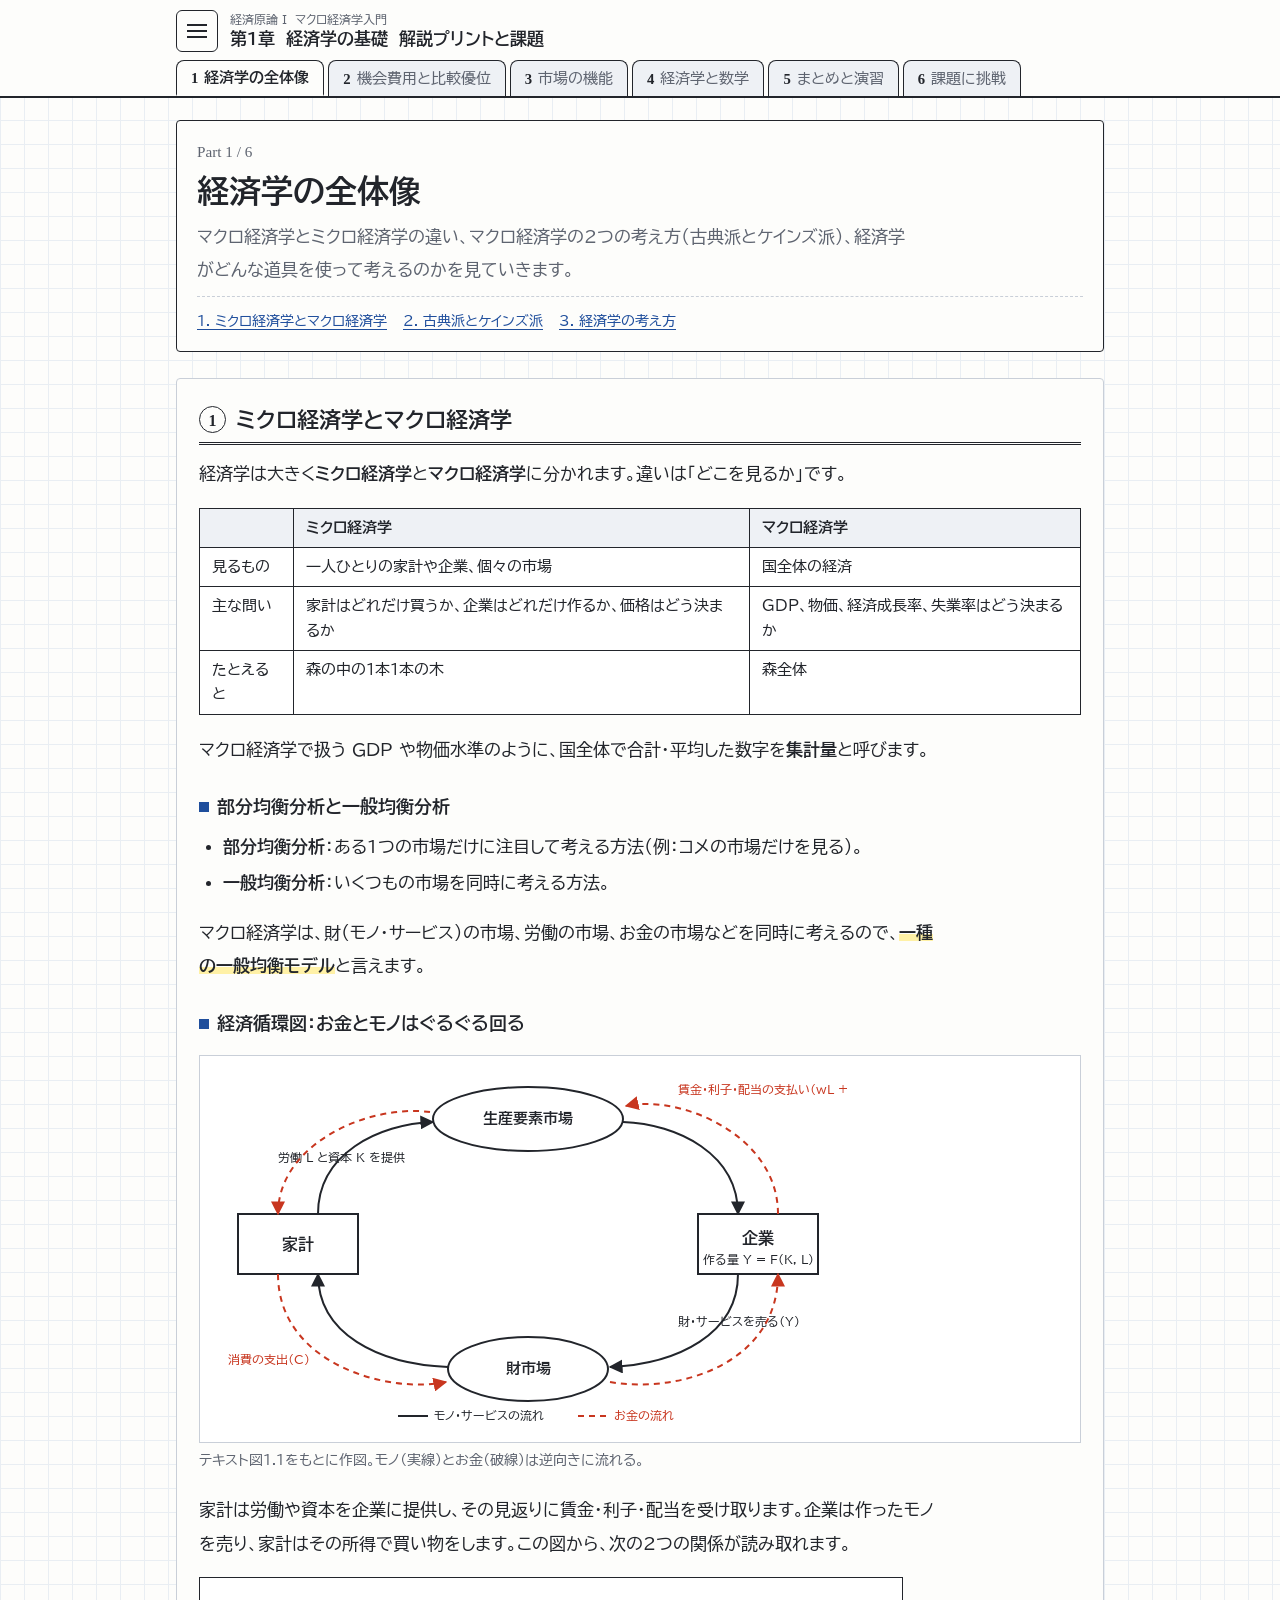
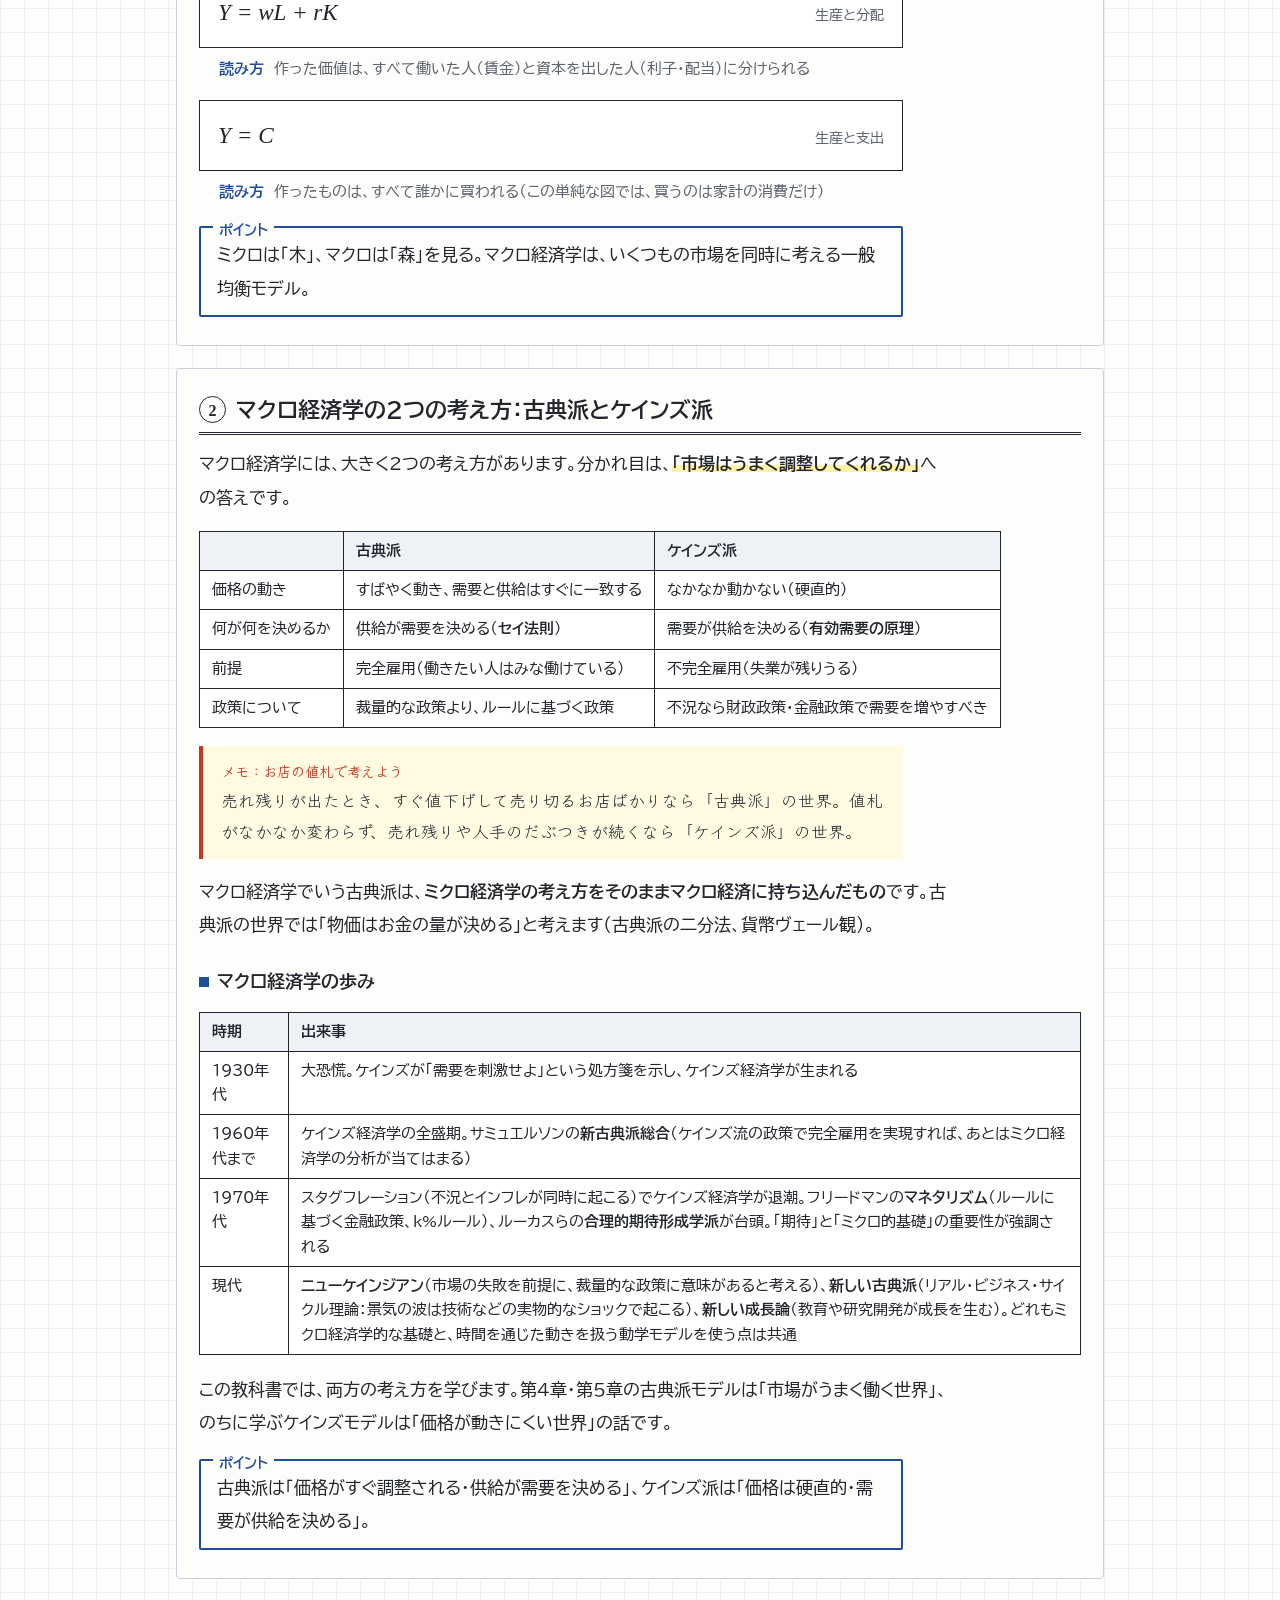
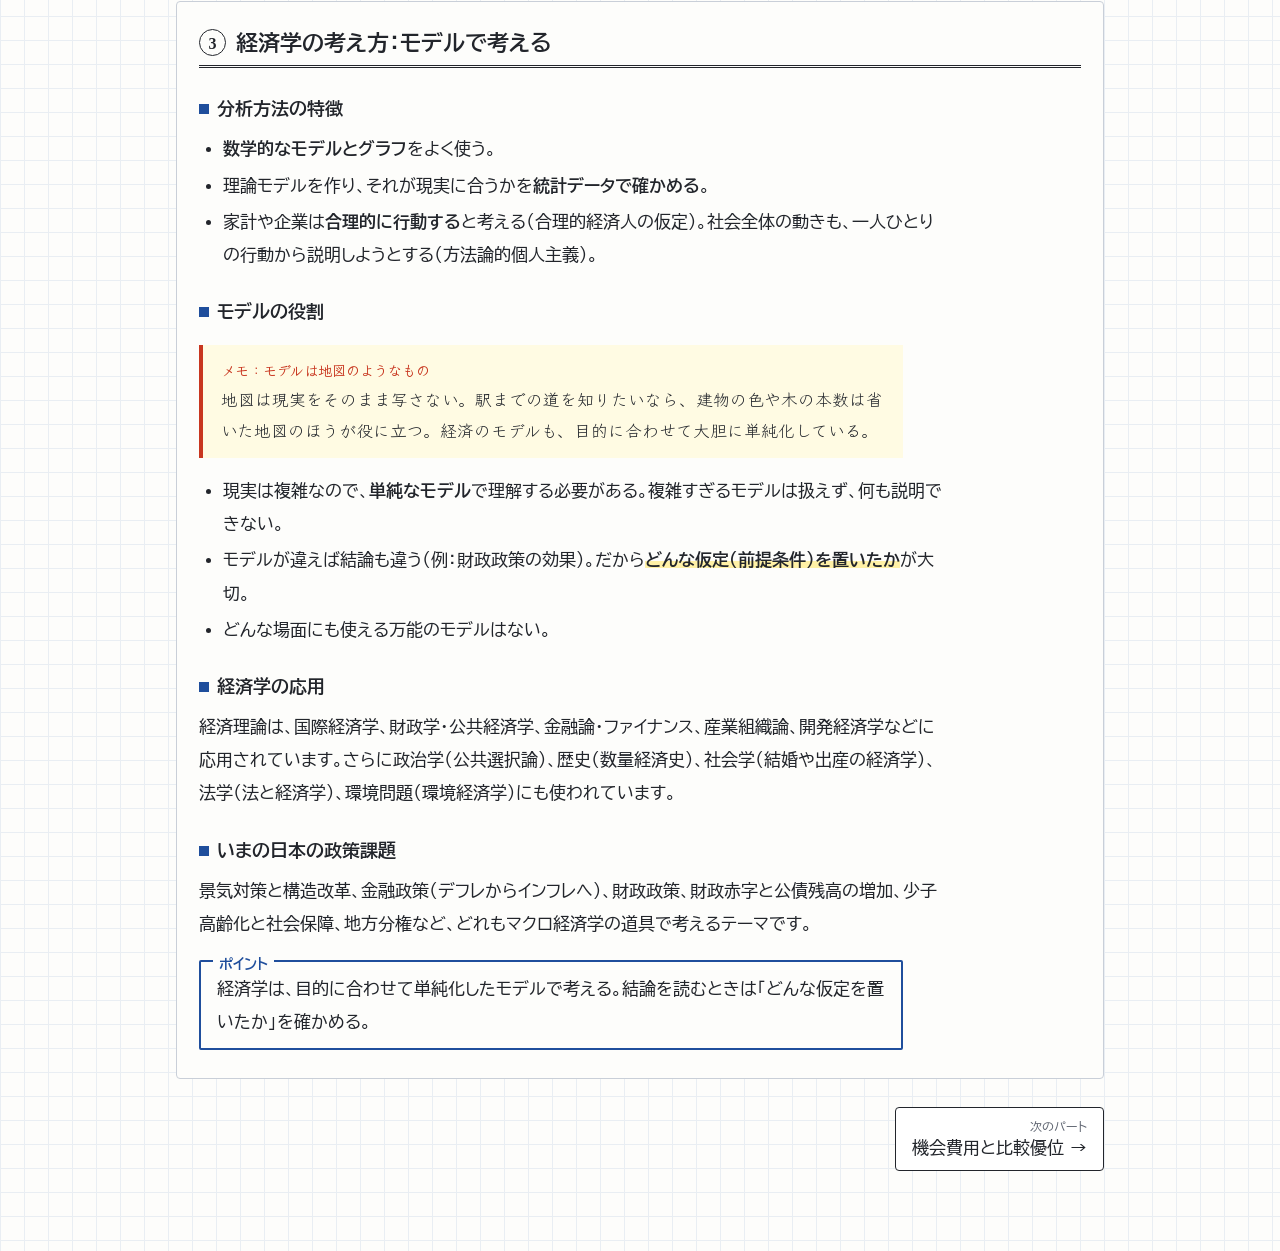
==== ch01/index.html @ ed38c487 "第1章の解説と解答例を追加 Co-Authored-By: Claude Opus 5.5 <noreply@anthropic.com> Claude-Session: https://claude" ====
<!DOCTYPE html>
<html lang="ja">
<head>
<meta charset="utf-8">
<meta name="viewport" content="width=device-width, initial-scale=1">
<title>第1章 経済学の基礎</title>
<link rel="preconnect" href="https://fonts.googleapis.com">
<link rel="preconnect" href="https://fonts.gstatic.com" crossorigin>
<link href="https://fonts.googleapis.com/css2?family=BIZ+UDPGothic:wght@400;700&family=Klee+One:wght@400;600&display=swap" rel="stylesheet">
<style>
/* 設計: 方眼紙に書いた講義プリント。黒インクの本文、青ペンの強調、朱ペンの書き込み、黄色の蛍光ペン。上部に固定ヘッダーとパートのタブ、左からメニューが出る */
:root{
  --paper:#fdfdfb;
  --grid:#e9eef3;
  --ink:#22252b;
  --sub:#5e6470;
  --line:#c9cfd8;
  --blue:#1f4e9c;
  --red:#c8361f;
  --teal:#0b6b5d;
  --marker:#fff1a6;
  --note:#fffbe3;
  --font-body:"BIZ UDPGothic","Hiragino Kaku Gothic ProN","Yu Gothic",Meiryo,sans-serif;
  --font-hand:"Klee One","Hiragino Maru Gothic ProN","Yu Gothic",sans-serif;
  --font-math:"Times New Roman",Times,serif;
  color-scheme:light;
}
*{box-sizing:border-box}
html,body{margin:0}
body{
  background-color:var(--paper);
  background-image:linear-gradient(var(--grid) 1px,transparent 1px),linear-gradient(90deg,var(--grid) 1px,transparent 1px);
  background-size:24px 24px;
  color:var(--ink);font-family:var(--font-body);font-size:17px;line-height:1.95;
  -webkit-text-size-adjust:100%;
}
a{color:var(--blue)}
button{font:inherit;color:inherit}
:focus-visible{outline:2px solid var(--blue);outline-offset:2px}

/* ヘッダー */
.bar{position:sticky;top:0;z-index:20;background:var(--paper);border-bottom:2px solid var(--ink)}
.bar-in{max-width:960px;margin:0 auto;padding:10px 16px 0;display:flex;align-items:center;gap:12px}
.burger{width:42px;height:42px;border:1.5px solid var(--ink);background:var(--paper);border-radius:6px;display:grid;place-items:center;cursor:pointer;flex:none}
.burger span{display:block;width:20px;height:2px;background:var(--ink);box-shadow:0 -6px 0 var(--ink),0 6px 0 var(--ink)}
.course{line-height:1.35;min-width:0}
.course small{display:block;color:var(--sub);font-size:.78rem}
.course b{font-size:1.05rem}
.tabs{max-width:960px;margin:8px auto 0;padding:0 16px;display:flex;gap:4px;overflow-x:auto;scrollbar-width:none}
.tabs::-webkit-scrollbar{display:none}
.tab{flex:none;border:1.5px solid var(--ink);border-bottom:none;background:#eef1f5;border-radius:8px 8px 0 0;padding:6px 14px 5px;cursor:pointer;font-size:.92rem;line-height:1.5;color:var(--sub);position:relative;top:2px}
.tab .n{font-family:var(--font-math);font-weight:700;margin-right:6px;color:var(--ink)}
.tab[aria-selected="true"]{background:var(--paper);color:var(--ink);font-weight:700;border-bottom:2px solid var(--paper);z-index:1}

/* ドロワー */
.scrim{position:fixed;inset:0;background:rgba(20,24,32,.35);z-index:30;opacity:0;pointer-events:none;transition:opacity .2s}
.drawer{position:fixed;top:0;left:0;bottom:0;width:min(340px,86vw);background:var(--paper);z-index:31;border-right:2px solid var(--ink);transform:translateX(-102%);transition:transform .22s ease;overflow-y:auto;padding:16px 18px 40px}
body.menu-open .scrim{opacity:1;pointer-events:auto}
body.menu-open .drawer{transform:none}
.drawer-head{display:flex;justify-content:space-between;align-items:center;border-bottom:1.5px solid var(--ink);padding-bottom:8px;margin-bottom:10px}
.drawer-head b{font-size:1rem}
.close{border:1.5px solid var(--ink);background:none;border-radius:6px;width:36px;height:36px;cursor:pointer;font-size:1.2rem;line-height:1}
.drawer h4{margin:14px 0 2px;font-size:.95rem}
.drawer h4 button{background:none;border:none;padding:0;cursor:pointer;text-align:left;font-weight:700}
.drawer h4 .n{font-family:var(--font-math);margin-right:6px}
.drawer ul{list-style:none;margin:0;padding:0 0 0 12px;border-left:1.5px solid var(--line)}
.drawer li button{background:none;border:none;padding:3px 0;cursor:pointer;color:var(--sub);text-align:left;font-size:.9rem;line-height:1.5}
.drawer li button:hover{color:var(--blue)}
.drawer .cur>button{color:var(--blue)}

/* 本文 */
main{max-width:960px;margin:0 auto;padding:22px 16px 80px}
.part{display:none}
.part.on{display:block}
.part-head{background:var(--paper);border:1.5px solid var(--ink);border-radius:4px;padding:16px 20px;margin-bottom:26px}
.part-head .pn{font-family:var(--font-math);font-size:.95rem;color:var(--sub)}
.part-head h1{font-size:clamp(1.5rem,3.6vw,2rem);line-height:1.4;margin:2px 0 6px;text-wrap:balance}
.part-head p{margin:0;color:var(--sub);max-width:42em}
.toc-mini{display:flex;flex-wrap:wrap;gap:4px 16px;margin-top:10px;padding-top:10px;border-top:1px dashed var(--line);font-size:.9rem}
.toc-mini button{background:none;border:none;padding:0;cursor:pointer;color:var(--blue);text-decoration:underline;text-underline-offset:3px}

section{background:var(--paper);border:1px solid var(--line);border-radius:4px;padding:6px 22px 24px;margin-bottom:22px;scroll-margin-top:120px}
@media (max-width:560px){section{padding:4px 14px 18px}}
h2{font-size:1.4rem;line-height:1.5;margin:18px 0 12px;padding-bottom:6px;border-bottom:3px double var(--ink);text-wrap:balance}
h2 .sn{display:inline-block;min-width:1.7em;height:1.7em;line-height:1.7em;text-align:center;border:1.5px solid var(--ink);border-radius:50%;font-family:var(--font-math);font-size:1rem;margin-right:10px;vertical-align:.12em}
h3{font-size:1.1rem;margin:24px 0 6px;text-wrap:balance}
h3::before{content:"";display:inline-block;width:10px;height:10px;background:var(--blue);margin-right:8px;vertical-align:.05em}
p{margin:0 0 1em;max-width:44em}
.mk{background:linear-gradient(transparent 58%,var(--marker) 58%);font-weight:700}
.v{font-family:var(--font-math);font-style:italic;font-size:1.1em;white-space:nowrap}
.plus{color:var(--teal);font-weight:700}
.minus{color:var(--red);font-weight:700}
ul.dots,ol.steps{margin:0 0 1em;padding-left:1.4em;max-width:44em}
ul.dots li,ol.steps li{margin:3px 0}

/* 数式ボックス（教科書風に式番号を右寄せ） */
.eq{border:1.5px solid var(--ink);background:#fff;padding:12px 18px;margin:16px 0 6px;max-width:44rem;display:flex;align-items:baseline;gap:16px;flex-wrap:wrap}
.eq .f{font-family:var(--font-math);font-size:1.45rem;font-style:italic}
.eq .f sub{font-size:.65em}
.eq .no{margin-left:auto;font-size:.85rem;color:var(--sub)}
.eq-read{max-width:44rem;margin:0 0 16px;padding-left:20px;font-size:.95rem;color:var(--sub)}
.eq-read::before{content:"読み方　";color:var(--blue);font-weight:700}

/* 先生のメモ */
.memo{font-family:var(--font-hand);background:var(--note);border-left:4px solid var(--red);padding:12px 16px 12px 18px;margin:16px 0;max-width:44rem;font-size:1.05rem;line-height:1.85}
.memo .who{display:block;color:var(--red);font-weight:600;font-size:.9rem}
/* ポイント */
.point{border:2px solid var(--blue);border-radius:2px;padding:10px 16px;margin:20px 0 4px;max-width:44rem;position:relative}
.point::before{content:"ポイント";position:absolute;top:-.85em;left:12px;background:var(--paper);padding:0 6px;color:var(--blue);font-weight:700;font-size:.85rem}
.point p{margin:0}

/* 帯グラフ */
.bars{background:#fff;border:1px solid var(--line);padding:14px 16px 10px;margin:14px 0 18px;max-width:44rem}
.bars .sw{display:flex;gap:0;margin-bottom:12px;border:1.5px solid var(--ink);border-radius:6px;overflow:hidden;width:max-content}
.bars .sw button{border:none;background:#fff;padding:3px 14px;cursor:pointer;font-size:.88rem}
.bars .sw button+button{border-left:1.5px solid var(--ink)}
.bars .sw button[aria-selected="true"]{background:var(--ink);color:#fff}
.brow{display:grid;grid-template-columns:7.2em 1fr;align-items:center;gap:10px;margin:8px 0}
.brow .lab{font-size:.88rem;line-height:1.35}
.track{position:relative;height:34px}
.seg{position:absolute;top:0;bottom:0;display:flex;align-items:center;justify-content:center;font-size:.8rem;border:1.5px solid var(--ink);white-space:nowrap;overflow:hidden;font-variant-numeric:tabular-nums}
.seg.y{background:#dfe8f6}
.seg.c{background:#f3f4f6}.seg.i{background:#e7eaee}.seg.g{background:#d9dde3}
.seg.gap-p{background:repeating-linear-gradient(45deg,#d6efe9,#d6efe9 5px,#fff 5px,#fff 10px);color:var(--teal);font-weight:700;border-color:var(--teal);border-style:dashed}
.seg.gap-m{background:repeating-linear-gradient(45deg,#f8ddd7,#f8ddd7 5px,#fff 5px,#fff 10px);color:var(--red);font-weight:700;border-color:var(--red);border-style:dashed}
.seg.b{background:#e7eaee}.seg.ri{background:#fde9a8}.seg.nx{background:#d6efe9}
.seg-lab{position:absolute;top:0;bottom:0;display:flex;align-items:center;font-size:.85rem;white-space:nowrap}
.bars .cap{font-size:.88rem;color:var(--sub);margin:6px 0 0}

/* 表 */
.tw{overflow-x:auto;margin:12px 0 18px}
table{border-collapse:collapse;background:#fff;font-size:.95rem;font-variant-numeric:tabular-nums}
th,td{border:1px solid var(--ink);padding:7px 12px;text-align:left;vertical-align:top;line-height:1.6}
thead th{background:#eef1f5}
td.c{text-align:center;white-space:nowrap}
td.r{text-align:right}
table.calc-t td{border:none;border-bottom:1px dotted var(--line);padding:3px 14px 3px 0}
table.calc-t tr:last-child td{border-bottom:2px solid var(--ink);font-weight:700}

/* 図 */
figure{margin:14px 0 20px}
figcaption{font-size:.85rem;color:var(--sub);margin-top:4px}
.figbox{background:#fff;border:1px solid var(--line);padding:8px;overflow-x:auto}
svg text{font-family:var(--font-body);fill:var(--ink)}
svg .m{font-family:var(--font-math);font-style:italic}

/* シミュレーター */
.sim{background:#fff;border:1.5px solid var(--ink);padding:14px;margin:16px 0;display:grid;grid-template-columns:1fr;gap:14px}
@media (min-width:860px){.sim{grid-template-columns:minmax(0,1.15fr) minmax(0,1fr)}}
.grp{margin-bottom:10px}
.grp .gl{font-size:.78rem;color:var(--sub);display:block;margin-bottom:3px}
.chips{display:flex;flex-wrap:wrap;gap:5px}
.chips button{border:1.5px solid var(--ink);background:#fff;padding:2px 10px;border-radius:4px;cursor:pointer;font-size:.85rem;line-height:1.6}
.chips button[aria-pressed="true"]{background:var(--ink);color:#fff}
.explain{border-top:1px dashed var(--line);padding-top:10px;margin-top:6px}
.explain .t{font-weight:700;margin:0}
.explain .x{font-size:.95rem;margin:4px 0}
.explain .f{font-size:.8rem;color:var(--sub);margin:0}
.meter{display:grid;grid-template-columns:repeat(3,1fr);border:1.5px solid var(--ink);margin:10px 0}
.meter div{padding:6px 8px;text-align:center}
.meter div+div{border-left:1px solid var(--ink)}
.meter small{display:block;font-size:.75rem;color:var(--sub);line-height:1.3}
.meter strong{font-size:1.3rem;font-family:var(--font-math);font-variant-numeric:tabular-nums}
.sl{display:grid;grid-template-columns:7.4em 1fr 3.6em;gap:8px;align-items:center;font-size:.88rem}
.sl input{width:100%;accent-color:var(--blue)}
.sl output{text-align:right;font-family:var(--font-math);font-variant-numeric:tabular-nums}
.sm{font-size:.8rem;color:var(--sub);margin:6px 0 0}

/* 内部タブ（ケース別） */
.itabs{display:flex;gap:0;border-bottom:1.5px solid var(--ink);margin:14px 0 0;overflow-x:auto}
.itabs button{border:none;background:none;padding:6px 14px;cursor:pointer;color:var(--sub);border-bottom:3px solid transparent;margin-bottom:-1.5px;white-space:nowrap}
.itabs button[aria-selected="true"]{color:var(--ink);font-weight:700;border-bottom-color:var(--blue)}
.ipanel{padding:12px 0 0}
.ipanel[hidden]{display:none}
.case{border-left:3px solid var(--line);padding:2px 0 2px 14px;margin:0 0 16px;max-width:44rem}
.case b{display:block}
.case .res{font-size:.9rem;margin:2px 0}
.case p{margin:2px 0 0;font-size:.97rem}

/* 手順 */
.flow{display:grid;grid-template-columns:1fr;gap:8px;max-width:44rem;margin:12px 0 16px;counter-reset:f}
@media (min-width:700px){.flow{grid-template-columns:repeat(3,1fr)}}
.flow div{border:1.5px solid var(--ink);background:#fff;padding:10px 12px;font-size:.93rem;line-height:1.7;counter-increment:f}
.flow div::before{content:"手順" counter(f);display:block;font-weight:700;color:var(--blue);font-size:.82rem}

/* 計算機 */
.calc{background:#fff;border:1.5px solid var(--ink);padding:14px 16px;margin:14px 0;max-width:44rem}
.calc .out{font-size:.98rem;margin-top:10px}
.calc .chk{color:var(--sub);font-size:.88rem}

/* 確認問題 */
.q{border:1px solid var(--ink);background:#fff;margin:10px 0;max-width:46rem}
.q .qq{padding:10px 14px;display:flex;gap:10px}
.q .qn{font-family:var(--font-math);font-weight:700;color:var(--blue)}
.q button.show{margin:0 14px 10px;border:1.5px solid var(--ink);background:#fff;border-radius:4px;padding:2px 12px;cursor:pointer;font-size:.85rem}
.q .ans{border-top:1px dashed var(--line);padding:8px 14px 10px;font-family:var(--font-hand);font-size:1.05rem;background:var(--note)}
.q .ans[hidden]{display:none}
.q .ans::before{content:"解答　";color:var(--red);font-weight:600}

/* 前後ナビ */
.pager{display:flex;justify-content:space-between;gap:10px;margin-top:28px;flex-wrap:wrap}
.pager button{border:1.5px solid var(--ink);background:#fff;padding:10px 16px;cursor:pointer;border-radius:4px;text-align:left;line-height:1.4;max-width:48%}
.pager button small{display:block;color:var(--sub);font-size:.78rem}
.pager .next{margin-left:auto;text-align:right}
.src{font-size:.82rem;color:var(--sub);margin-top:30px;border-top:1px solid var(--line);padding-top:10px}

/* キャラクター */
.talk{display:flex;align-items:flex-end;gap:12px;margin:14px 0 18px;max-width:44rem}
.talk img{width:118px;height:auto;flex:none}
.talk .bubble{position:relative;background:#fff;border:2px solid var(--ink);border-radius:14px;padding:10px 16px;font-family:var(--font-hand);font-size:1.08rem;line-height:1.75;margin-bottom:30px}
.talk .bubble::before{content:"";position:absolute;left:-12px;bottom:16px;border:6px solid transparent;border-right:8px solid var(--ink)}
.talk .bubble::after{content:"";position:absolute;left:-8px;bottom:17px;border:5px solid transparent;border-right:7px solid #fff}
.talk.r{flex-direction:row-reverse;margin-left:auto}
.talk.r .bubble::before{left:auto;right:-12px;border-right-color:transparent;border-left:8px solid var(--ink)}
.talk.r .bubble::after{left:auto;right:-8px;border-right-color:transparent;border-left:7px solid #fff}
.part-head{display:flex;gap:16px;align-items:flex-end}
.part-head .ph-main{flex:1;min-width:0}
.part-head .ph-fig{flex:none;width:150px;text-align:center;margin:-6px 0 -16px}
.part-head .ph-say{font-family:var(--font-hand);font-size:.88rem;line-height:1.5;background:#fff;border:1.5px solid var(--ink);border-radius:10px;padding:5px 8px;margin-bottom:6px;text-align:left;position:relative}
.part-head .ph-say::after{content:"";position:absolute;left:50%;bottom:-7px;width:10px;height:10px;background:#fff;border-right:1.5px solid var(--ink);border-bottom:1.5px solid var(--ink);transform:translateX(-50%) rotate(45deg)}
.part-head .ph-fig img{width:100%;height:auto;display:block}
@media (max-width:560px){.talk img{width:86px}.part-head .ph-fig{width:96px}.talk .bubble{font-size:1rem}}
.memo.withfig{display:flex;gap:14px;align-items:center}
.memo.withfig img{width:104px;height:auto;flex:none}
@media (max-width:560px){.memo.withfig img{width:78px}}

/* 課題パート */
.dl{margin:10px 0 16px}
.dlbtn{display:inline-flex;align-items:center;gap:12px;border:2px solid var(--ink);background:#fff;color:var(--ink);text-decoration:none;padding:8px 16px 8px 10px;border-radius:6px;line-height:1.4;box-shadow:3px 3px 0 var(--ink)}
.dlbtn:hover{background:#eef2fa}
.dlbtn:active{transform:translate(2px,2px);box-shadow:1px 1px 0 var(--ink)}
.dlbtn .dlico{width:34px;height:40px;background:#2b579a;color:#fff;font-weight:700;display:grid;place-items:center;border-radius:3px;font-family:var(--font-math);font-size:1.2rem}
.dlbtn b{display:block}
.dlbtn small{display:block;color:var(--sub);font-size:.8rem}

.xref{font-size:.9rem;margin:6px 0 12px;max-width:44em}
.xref::before{content:"→ ";color:var(--blue);font-weight:700}
.xref a,.dots a{color:var(--blue);cursor:pointer}
.kq{border:2px solid var(--ink);background:#fff;padding:12px 16px;margin:12px 0 14px;max-width:46rem}
.kq .lab{display:inline-block;background:var(--ink);color:#fff;font-size:.8rem;padding:0 8px;border-radius:3px;margin-bottom:4px}
.kq p{margin:4px 0}
.memo.hint{border-left-color:var(--blue)}
.memo.hint .who{color:var(--blue)}
.locked{display:none;border:1.5px dashed var(--line);color:var(--sub);padding:8px 14px;max-width:44rem;font-size:.92rem;background:#fff}
body.ans-off .locked{display:block}
body.ans-off .sol{display:none}
.solbtn{border:1.5px solid var(--ink);background:var(--ink);color:#fff;border-radius:4px;padding:6px 16px;cursor:pointer;margin:6px 0 10px}
.solbtn[aria-expanded="true"]{background:#fff;color:var(--ink)}
.step{border-top:1px dashed var(--line);padding-top:6px;margin-top:10px}
h3.stp::before{display:none}
h3.stp .st{display:inline-block;font-size:.8rem;background:var(--blue);color:#fff;padding:0 9px;border-radius:3px;margin-right:8px;vertical-align:.12em}
.ansSwitch{display:flex;flex-wrap:wrap;align-items:center;gap:6px 16px;border:2px solid var(--ink);background:#fff;padding:10px 14px;margin:14px 0 16px;max-width:46rem}
.sw-l{display:flex;align-items:center;gap:10px;cursor:pointer;font-weight:700}
.sw-l input{position:absolute;opacity:0;width:1px;height:1px}
.sw-ui{width:46px;height:26px;border-radius:13px;background:#c9cfd8;position:relative;flex:none;transition:background .15s}
.sw-ui::after{content:"";position:absolute;top:3px;left:3px;width:20px;height:20px;border-radius:50%;background:#fff;box-shadow:0 1px 2px rgba(0,0,0,.3);transition:left .15s}
.sw-l input:checked+.sw-ui{background:var(--teal)}
.sw-l input:checked+.sw-ui::after{left:23px}
.sw-l input:focus-visible+.sw-ui{outline:2px solid var(--blue);outline-offset:2px}
.sw-note{font-size:.88rem;color:var(--sub)}
.gwrap{background:#fff;border:1.5px solid var(--ink);padding:12px;margin:14px 0 6px;max-width:46rem}
.gsw{display:flex;border:1.5px solid var(--ink);border-radius:6px;overflow:hidden;width:max-content;max-width:100%;margin-bottom:8px;flex-wrap:wrap}
.gsw button{border:none;background:#fff;padding:3px 14px;cursor:pointer;font-size:.88rem}
.gsw button+button{border-left:1.5px solid var(--ink)}
.gsw button[aria-pressed="true"]{background:var(--ink);color:#fff}
.gwrap svg{width:100%;max-width:560px;height:auto;display:block}
.gcap{font-size:.88rem;color:var(--sub);margin:6px 0 0}
.howto{font-size:.93rem;max-width:44rem;margin:6px 0 16px;padding-left:1.3em}
.trap{border:2px dashed var(--red);padding:10px 16px;margin:16px 0;max-width:44rem;background:#fff}
.trap b{color:var(--red)}
.point.ketsu::before{content:"結論"}
.answer{border:1.5px solid var(--ink);background:#fff;padding:14px 18px 6px;margin:20px 0 16px;max-width:46rem;position:relative}
.answer::before{content:"答案の書き方の例";position:absolute;top:-.8em;left:12px;background:var(--ink);color:#fff;font-size:.8rem;padding:0 8px;border-radius:3px}
.answer p{font-size:.97rem}
.num{background:#fff;border:1px solid var(--line);padding:10px 16px;margin:14px 0;max-width:44rem}
.num .h{font-size:.82rem;color:var(--sub);display:block}
#kadai .brow{grid-template-columns:5.5em 1fr}
#kadai .seg.g{background:#fde9a8}
@media (prefers-reduced-motion: reduce){*{transition:none!important}}

/* 数式（分数・Σ/Π/∫ の上下添字）— 全章共通 */
.mx{font-family:var(--font-math);display:inline-flex;align-items:center;gap:.12em;vertical-align:middle;white-space:nowrap;font-size:1.08em}
.mx i{font-style:italic}
.frac{display:inline-flex;flex-direction:column;align-items:center;vertical-align:middle;margin:0 .12em;line-height:1.25}
.frac>span:first-child{border-bottom:1px solid currentColor;padding:0 .25em}
.frac>span:last-child{padding:0 .25em}
.bop{display:inline-flex;flex-direction:column;align-items:center;vertical-align:middle;line-height:1;margin:0 .12em}
.bop .s{font-size:1.7em;line-height:1}
.bop small{font-size:.62em;line-height:1.1}
.eq .mx{font-size:1.25rem}
.eq.mxeq .f{font-style:normal}
.mxblock{display:block;overflow-x:auto;padding:4px 0}
</style>
</head>
<body>

<div class="scrim" id="scrim"></div>
<nav class="drawer" id="drawer" aria-label="全体の目次" aria-hidden="true">
  <div class="drawer-head"><b>目次</b><button class="close" id="closeBtn" aria-label="目次を閉じる">×</button></div>
  <div id="drawerList"></div>
</nav>

<header class="bar">
  <div class="bar-in">
    <button class="burger" id="menuBtn" aria-label="目次を開く" aria-controls="drawer" aria-expanded="false"><span></span></button>
    <div class="course"><small>経済原論 I　マクロ経済学入門</small><b>第1章　経済学の基礎　解説プリントと課題</b></div>
  </div>
  <div class="tabs" role="tablist" aria-label="パート" id="tabs"></div>
</header>

<main>
<!-- ===================== パート1 ===================== -->
<div class="part" id="zentai" data-title="経済学の全体像" data-desc="マクロ経済学とミクロ経済学の違い、マクロ経済学の2つの考え方（古典派とケインズ派）、経済学がどんな道具を使って考えるのかを見ていきます。">

<section id="s1" data-t="ミクロ経済学とマクロ経済学">
<h2><span class="sn">1</span>ミクロ経済学とマクロ経済学</h2>
<p>経済学は大きく<b>ミクロ経済学</b>と<b>マクロ経済学</b>に分かれます。違いは「どこを見るか」です。</p>
<div class="tw"><table>
<thead><tr><th></th><th>ミクロ経済学</th><th>マクロ経済学</th></tr></thead>
<tbody>
<tr><td>見るもの</td><td>一人ひとりの家計や企業、個々の市場</td><td>国全体の経済</td></tr>
<tr><td>主な問い</td><td>家計はどれだけ買うか、企業はどれだけ作るか、価格はどう決まるか</td><td>GDP、物価、経済成長率、失業率はどう決まるか</td></tr>
<tr><td>たとえると</td><td>森の中の1本1本の木</td><td>森全体</td></tr>
</tbody></table></div>
<p>マクロ経済学で扱う GDP や物価水準のように、国全体で合計・平均した数字を<b>集計量</b>と呼びます。</p>
<h3>部分均衡分析と一般均衡分析</h3>
<ul class="dots">
  <li><b>部分均衡分析</b>：ある1つの市場だけに注目して考える方法（例：コメの市場だけを見る）。</li>
  <li><b>一般均衡分析</b>：いくつもの市場を同時に考える方法。</li>
</ul>
<p>マクロ経済学は、財（モノ・サービス）の市場、労働の市場、お金の市場などを同時に考えるので、<span class="mk">一種の一般均衡モデル</span>と言えます。</p>
<h3>経済循環図：お金とモノはぐるぐる回る</h3>
<figure><div class="figbox">
<svg viewBox="0 0 640 360" width="640" role="img" aria-label="経済循環図。家計は生産要素市場に労働と資本を提供して賃金・利子・配当を受け取り、企業は財市場で財・サービスを売って代金を受け取る">
  <defs><marker id="ah" viewBox="0 0 10 10" refX="9" refY="5" markerWidth="7" markerHeight="7" orient="auto"><path d="M0,0 L10,5 L0,10 z" fill="#22252b"/></marker>
  <marker id="ahb" viewBox="0 0 10 10" refX="9" refY="5" markerWidth="7" markerHeight="7" orient="auto"><path d="M0,0 L10,5 L0,10 z" fill="#c8361f"/></marker></defs>
  <rect x="30" y="150" width="120" height="60" fill="#fff" stroke="#22252b" stroke-width="2"/><text x="90" y="186" text-anchor="middle" font-size="16" font-weight="700">家計</text>
  <rect x="490" y="150" width="120" height="60" fill="#fff" stroke="#22252b" stroke-width="2"/><text x="550" y="180" text-anchor="middle" font-size="16" font-weight="700">企業</text><text x="550" y="200" text-anchor="middle" font-size="12">作る量 Y = F(K, L)</text>
  <ellipse cx="320" cy="55" rx="95" ry="32" fill="#fff" stroke="#22252b" stroke-width="2"/><text x="320" y="60" text-anchor="middle" font-size="15" font-weight="700">生産要素市場</text>
  <ellipse cx="320" cy="305" rx="80" ry="32" fill="#fff" stroke="#22252b" stroke-width="2"/><text x="320" y="310" text-anchor="middle" font-size="15" font-weight="700">財市場</text>
  <path d="M110,150 C110,90 170,60 225,58" fill="none" stroke="#22252b" stroke-width="2" marker-end="url(#ah)"/>
  <text x="70" y="98" font-size="12">労働 L と資本 K を提供</text>
  <path d="M415,58 C470,60 530,90 530,150" fill="none" stroke="#22252b" stroke-width="2" marker-end="url(#ah)"/>
  <path d="M570,150 C570,70 470,30 418,42" fill="none" stroke="#c8361f" stroke-width="2" stroke-dasharray="6 5" marker-end="url(#ahb)"/>
  <text x="470" y="30" font-size="12" style="fill:#c8361f">賃金・利子・配当の支払い（wL + rK）</text>
  <path d="M222,48 C160,40 70,80 70,150" fill="none" stroke="#c8361f" stroke-width="2" stroke-dasharray="6 5" marker-end="url(#ahb)"/>
  <path d="M530,210 C530,270 470,300 402,303" fill="none" stroke="#22252b" stroke-width="2" marker-end="url(#ah)"/>
  <text x="470" y="262" font-size="12">財・サービスを売る（Y）</text>
  <path d="M240,303 C170,300 110,270 110,210" fill="none" stroke="#22252b" stroke-width="2" marker-end="url(#ah)"/>
  <path d="M70,210 C70,300 180,330 238,318" fill="none" stroke="#c8361f" stroke-width="2" stroke-dasharray="6 5" marker-end="url(#ahb)"/>
  <text x="20" y="300" font-size="12" style="fill:#c8361f">消費の支出（C）</text>
  <path d="M402,318 C470,330 570,300 570,210" fill="none" stroke="#c8361f" stroke-width="2" stroke-dasharray="6 5" marker-end="url(#ahb)"/>
  <line x1="190" y1="352" x2="220" y2="352" stroke="#22252b" stroke-width="2"/><text x="226" y="356" font-size="12">モノ・サービスの流れ</text>
  <line x1="370" y1="352" x2="400" y2="352" stroke="#c8361f" stroke-width="2" stroke-dasharray="6 5"/><text x="406" y="356" font-size="12" style="fill:#c8361f">お金の流れ</text>
</svg></div>
<figcaption>テキスト図1.1をもとに作図。モノ（実線）とお金（破線）は逆向きに流れる。</figcaption></figure>
<p>家計は労働や資本を企業に提供し、その見返りに賃金・利子・配当を受け取ります。企業は作ったモノを売り、家計はその所得で買い物をします。この図から、次の2つの関係が読み取れます。</p>
<div class="eq"><span class="f">Y = wL + rK</span><span class="no">生産と分配</span></div>
<p class="eq-read">作った価値は、すべて働いた人（賃金）と資本を出した人（利子・配当）に分けられる</p>
<div class="eq"><span class="f">Y = C</span><span class="no">生産と支出</span></div>
<p class="eq-read">作ったものは、すべて誰かに買われる（この単純な図では、買うのは家計の消費だけ）</p>
<div class="point"><p>ミクロは「木」、マクロは「森」を見る。マクロ経済学は、いくつもの市場を同時に考える一般均衡モデル。</p></div>
</section>

<section id="s2" data-t="古典派とケインズ派">
<h2><span class="sn">2</span>マクロ経済学の2つの考え方：古典派とケインズ派</h2>
<p>マクロ経済学には、大きく2つの考え方があります。分かれ目は、<span class="mk">「市場はうまく調整してくれるか」</span>への答えです。</p>
<div class="tw"><table>
<thead><tr><th></th><th>古典派</th><th>ケインズ派</th></tr></thead>
<tbody>
<tr><td>価格の動き</td><td>すばやく動き、需要と供給はすぐに一致する</td><td>なかなか動かない（硬直的）</td></tr>
<tr><td>何が何を決めるか</td><td>供給が需要を決める（<b>セイ法則</b>）</td><td>需要が供給を決める（<b>有効需要の原理</b>）</td></tr>
<tr><td>前提</td><td>完全雇用（働きたい人はみな働けている）</td><td>不完全雇用（失業が残りうる）</td></tr>
<tr><td>政策について</td><td>裁量的な政策より、ルールに基づく政策</td><td>不況なら財政政策・金融政策で需要を増やすべき</td></tr>
</tbody></table></div>
<div class="memo"><span class="who">メモ：お店の値札で考えよう</span>売れ残りが出たとき、すぐ値下げして売り切るお店ばかりなら「古典派」の世界。値札がなかなか変わらず、売れ残りや人手のだぶつきが続くなら「ケインズ派」の世界。</div>
<p>マクロ経済学でいう古典派は、<b>ミクロ経済学の考え方をそのままマクロ経済に持ち込んだもの</b>です。古典派の世界では「物価はお金の量が決める」と考えます（古典派の二分法、貨幣ヴェール観）。</p>
<h3>マクロ経済学の歩み</h3>
<div class="tw"><table>
<thead><tr><th>時期</th><th>出来事</th></tr></thead>
<tbody>
<tr><td>1930年代</td><td>大恐慌。ケインズが「需要を刺激せよ」という処方箋を示し、ケインズ経済学が生まれる</td></tr>
<tr><td>1960年代まで</td><td>ケインズ経済学の全盛期。サミュエルソンの<b>新古典派総合</b>（ケインズ流の政策で完全雇用を実現すれば、あとはミクロ経済学の分析が当てはまる）</td></tr>
<tr><td>1970年代</td><td>スタグフレーション（不況とインフレが同時に起こる）でケインズ経済学が退潮。フリードマンの<b>マネタリズム</b>（ルールに基づく金融政策、k%ルール）、ルーカスらの<b>合理的期待形成学派</b>が台頭。「期待」と「ミクロ的基礎」の重要性が強調される</td></tr>
<tr><td>現代</td><td><b>ニューケインジアン</b>（市場の失敗を前提に、裁量的な政策に意味があると考える）、<b>新しい古典派</b>（リアル・ビジネス・サイクル理論：景気の波は技術などの実物的なショックで起こる）、<b>新しい成長論</b>（教育や研究開発が成長を生む）。どれもミクロ経済学的な基礎と、時間を通じた動きを扱う動学モデルを使う点は共通</td></tr>
</tbody></table></div>
<p>この教科書では、両方の考え方を学びます。第4章・第5章の古典派モデルは「市場がうまく働く世界」、のちに学ぶケインズモデルは「価格が動きにくい世界」の話です。</p>
<div class="point"><p>古典派は「価格がすぐ調整される・供給が需要を決める」、ケインズ派は「価格は硬直的・需要が供給を決める」。</p></div>
</section>

<section id="s3" data-t="経済学の考え方">
<h2><span class="sn">3</span>経済学の考え方：モデルで考える</h2>
<h3>分析方法の特徴</h3>
<ul class="dots">
  <li><b>数学的なモデルとグラフ</b>をよく使う。</li>
  <li>理論モデルを作り、それが現実に合うかを<b>統計データで確かめる</b>。</li>
  <li>家計や企業は<b>合理的に行動する</b>と考える（合理的経済人の仮定）。社会全体の動きも、一人ひとりの行動から説明しようとする（方法論的個人主義）。</li>
</ul>
<h3>モデルの役割</h3>
<div class="memo"><span class="who">メモ：モデルは地図のようなもの</span>地図は現実をそのまま写さない。駅までの道を知りたいなら、建物の色や木の本数は省いた地図のほうが役に立つ。経済のモデルも、目的に合わせて大胆に単純化している。</div>
<ul class="dots">
  <li>現実は複雑なので、<b>単純なモデル</b>で理解する必要がある。複雑すぎるモデルは扱えず、何も説明できない。</li>
  <li>モデルが違えば結論も違う（例：財政政策の効果）。だから<span class="mk">どんな仮定（前提条件）を置いたか</span>が大切。</li>
  <li>どんな場面にも使える万能のモデルはない。</li>
</ul>
<h3>経済学の応用</h3>
<p>経済理論は、国際経済学、財政学・公共経済学、金融論・ファイナンス、産業組織論、開発経済学などに応用されています。さらに政治学（公共選択論）、歴史（数量経済史）、社会学（結婚や出産の経済学）、法学（法と経済学）、環境問題（環境経済学）にも使われています。</p>
<h3>いまの日本の政策課題</h3>
<p>景気対策と構造改革、金融政策（デフレからインフレへ）、財政政策、財政赤字と公債残高の増加、少子高齢化と社会保障、地方分権など、どれもマクロ経済学の道具で考えるテーマです。</p>
<div class="point"><p>経済学は、目的に合わせて単純化したモデルで考える。結論を読むときは「どんな仮定を置いたか」を確かめる。</p></div>
</section>
</div>

<!-- ===================== パート2 ===================== -->
<div class="part" id="kikai" data-title="機会費用と比較優位" data-desc="何かを選ぶことは、別の何かをあきらめること。この「機会費用」の考え方から、予算制約、生産可能性フロンティア、交換の利益（比較優位）を学びます。">

<section id="s4" data-t="機会費用と予算制約">
<h2><span class="sn">4</span>機会費用と予算制約</h2>
<p>ある行動を選ぶと、別の行動はあきらめなければなりません。<span class="mk">選ばなかった行動から得られたはずの利益のうち、いちばん大きいもの</span>を<b>機会費用</b>（opportunity cost）と呼びます。</p>
<div class="memo"><span class="who">メモ：アルバイトと授業</span>時給1,000円のアルバイトを休んで、2時間の講義に出たとする。講義の機会費用は、あきらめたバイト代の2,000円。財布からお金が出ていかなくても、費用はかかっている。</div>
<h3>予算制約</h3>
<p>2つの財 <span class="v">x</span>（例：パン）と <span class="v">y</span>（例：コーヒー）を買う人を考えます。<span class="v">x</span> の価格を <span class="v">p</span>、<span class="v">y</span> の価格を <span class="v">q</span>、使えるお金（所得）を <span class="v">I</span> とすると、買える組み合わせは次の式を満たします。</p>
<div class="eq"><span class="f">px + qy ≤ I</span><span class="no">テキスト (1.1)</span></div>
<p class="eq-read">パンへの支出 ＋ コーヒーへの支出 ≤ 使えるお金</p>
<p>ぴったり使い切る線 <span class="v">px + qy = I</span> を<b>予算線</b>と呼びます。スライダーで価格や所得を変えて、線がどう動くか確かめてください。</p>
<div class="sim">
  <div class="figbox" style="border:none;padding:0"><svg id="gBudget" viewBox="0 0 520 370" width="100%" style="max-width:520px;display:block" role="img" aria-label="予算線のグラフ"></svg></div>
  <div>
    <div class="meter">
      <div><small>x 軸との交点 I/p</small><strong id="bX"></strong></div>
      <div><small>y 軸との交点 I/q</small><strong id="bY"></strong></div>
      <div><small>傾き（の大きさ）p/q</small><strong id="bS"></strong></div>
    </div>
    <div class="sl"><label for="bP">x の価格 p</label><input type="range" id="bP" min="1" max="5" step="0.5" value="2"><output id="vP" for="bP"></output></div>
    <div class="sl"><label for="bQ">y の価格 q</label><input type="range" id="bQ" min="1" max="5" step="0.5" value="4"><output id="vQ" for="bQ"></output></div>
    <div class="sl"><label for="bI">所得 I</label><input type="range" id="bI" min="20" max="40" step="2" value="40"><output id="vI" for="bI"></output></div>
    <p class="explain x" id="bNote"></p>
  </div>
</div>
<h3>傾きが機会費用</h3>
<p><span class="v">x</span> をもう1個買うには <span class="v">p</span> 円が必要です。所得は決まっているので、そのぶん <span class="v">y</span> を <span class="v">p/q</span> 個あきらめなければなりません。つまり、<span class="mk">予算線の傾き <span class="v">p/q</span> が、x を1個増やす機会費用</span>です。</p>
<div class="num"><span class="h">数値例（p = 2、q = 4、I = 40）</span>
<table class="calc-t"><tr><td>x だけ買うと</td><td class="r">40 ÷ 2 ＝ 20 個</td></tr><tr><td>y だけ買うと</td><td class="r">40 ÷ 4 ＝ 10 個</td></tr><tr><td>x を1個増やす機会費用</td><td class="r">2 ÷ 4 ＝ y を 0.5 個</td></tr></table></div>
<p>価格が2つとも2倍になっても、<span class="v">p/q</span> は変わりません。機会費用を決めるのは価格の比（<b>相対価格</b>）で、価格の水準そのものではありません。</p>
<div class="point"><p>機会費用は「あきらめたものの価値」。予算線の傾き p/q は、x を1個増やすためにあきらめる y の量。</p></div>
</section>

<section id="s5" data-t="生産可能性フロンティア">
<h2><span class="sn">5</span>生産可能性フロンティア</h2>
<p>今度は「買う」ではなく「作る」側です。財 <span class="v">x</span> を1個作るのに <span class="v">a</span> 時間、財 <span class="v">y</span> を1個作るのに <span class="v">b</span> 時間かかり、使える時間は全部で <span class="v">L</span> 時間とします。</p>
<div class="eq"><span class="f">ax + by ≤ L</span><span class="no">テキスト (1.2)</span></div>
<p class="eq-read">x づくりに使う時間 ＋ y づくりに使う時間 ≤ 使える時間</p>
<p>ぴったり使い切る線 <span class="v">ax + by = L</span> を<b>生産可能性フロンティア</b>（PPF）と呼びます。1時間で作れる量 <span class="v">1/a</span>、<span class="v">1/b</span> は<b>労働生産性</b>です（<span class="v">a</span> や <span class="v">b</span> が小さいほど生産性が高い）。</p>
<p>x を1個多く作るには <span class="v">a</span> 時間が必要で、そのぶん y は <span class="v">a/b</span> 個減ります。<span class="mk">PPF の傾き <span class="v">a/b</span> が、x を1個作る機会費用</span>です。この傾きを<b>限界変形率</b>（MRT）と呼びます。</p>
<div class="gwrap">
  <div class="gsw" role="group" aria-label="表示の切り替え"><button type="button" data-g="ppf" data-s="0" aria-pressed="true">機会費用が一定（直線）</button><button type="button" data-g="ppf" data-s="1" aria-pressed="false">機会費用が増えていく（曲線）</button></div>
  <svg id="gPpf" viewBox="0 0 520 340" role="img" aria-label="生産可能性フロンティアのグラフ"></svg>
  <p class="gcap" id="gPpf-cap"></p>
</div>
<div class="num"><span class="h">数値例（a = 1 時間、b = 2 時間、L = 24 時間）</span>
<table class="calc-t"><tr><td>x だけ作ると</td><td class="r">24 ÷ 1 ＝ 24 個</td></tr><tr><td>y だけ作ると</td><td class="r">24 ÷ 2 ＝ 12 個</td></tr><tr><td>x を1個増やす機会費用</td><td class="r">1 ÷ 2 ＝ y を 0.5 個</td></tr></table></div>
<p>現実には、x づくりに時間を回すほど、x づくりが苦手な人や設備まで使うことになり、生産性が落ちていくことが多いでしょう。そのときは x を増やすほど機会費用が大きくなり、PPF は外側にふくらんだ曲線になります（切り替えボタンで確かめてください）。</p>
<div class="point"><p>PPF は「作れるものの限界」。その傾き（限界変形率）が、x を1個多く作るためにあきらめる y の量。</p></div>
</section>

<section id="s6" data-t="絶対優位と比較優位">
<h2><span class="sn">6</span>絶対優位と比較優位</h2>
<p>AさんとBさんの2人を考えます。数字は説明のための架空の値です。</p>
<div class="tw"><table>
<thead><tr><th></th><th>x を1個作る時間</th><th>y を1個作る時間</th><th>使える時間</th><th>x の機会費用</th></tr></thead>
<tbody>
<tr><td>Aさん</td><td class="r">1時間</td><td class="r">2時間</td><td class="r">24時間</td><td class="r">1 ÷ 2 ＝ y 0.5個</td></tr>
<tr><td>Bさん</td><td class="r">6時間</td><td class="r">3時間</td><td class="r">30時間</td><td class="r">6 ÷ 3 ＝ y 2個</td></tr>
</tbody></table></div>
<ul class="dots">
  <li><b>絶対優位</b>：Aさんは x も y も、Bさんより短い時間で作れます。Aさんは両方の財に絶対優位を持っています。</li>
  <li><b>比較優位</b>：x の機会費用は、Aさんが y 0.5個、Bさんが y 2個。<span class="mk">Aさんは x に、Bさんは y に比較優位</span>を持っています（Bさんにとって y の機会費用は x 0.5個で、Aさんの x 2個より小さい）。</li>
</ul>
<div class="memo"><span class="who">メモ：社長と秘書</span>社長は経営もタイピングも秘書より上手（絶対優位）。それでも、社長は経営に、秘書はタイピングに専念したほうが会社の業績は上がる。大事なのは「どちらが得意か」ではなく「どちらが相対的に得意か」。</div>
<h3>1個だけ作る量を入れ替えてみる</h3>
<p>Aさんが x を1個多く作り、Bさんが x を1個少なく作るとします。</p>
<div class="num"><span class="h">数値例</span>
<table class="calc-t">
<tr><td>Aさん：x を1個増やす</td><td class="r">y は 0.5 個減る</td></tr>
<tr><td>Bさん：x を1個減らす</td><td class="r">y は 2 個増える</td></tr>
<tr><td>2人の合計</td><td class="r">x は同じ、y は <span class="plus">＋1.5 個</span></td></tr></table></div>
<p>2人の機会費用が違うときは、それぞれが比較優位を持つ財の生産を増やすだけで、全体の生産量が増えます。</p>
<div class="point"><p>交換の利益を生むのは絶対優位ではなく比較優位。機会費用が小さい財に、その人は比較優位を持つ。</p></div>
</section>

<section id="s7" data-t="特化と交換の利益">
<h2><span class="sn">7</span>特化と交換の利益</h2>
<p>それぞれが比較優位を持つ財の生産に専念（<b>特化</b>）し、2人の間で交換すると、2人とも得をします。これを<b>比較優位の原理</b>と呼びます。</p>
<div class="gwrap">
  <div class="gsw" role="group" aria-label="表示の切り替え"><button type="button" data-g="trade" data-s="0" aria-pressed="true">自給自足</button><button type="button" data-g="trade" data-s="1" aria-pressed="false">特化して交換</button></div>
  <svg id="gTrade" viewBox="0 0 540 360" role="img" aria-label="2人の生産可能性フロンティアと交換の利益のグラフ"></svg>
  <p class="gcap" id="gTrade-cap"></p>
</div>
<div class="tw"><table>
<thead><tr><th></th><th>自給自足のとき</th><th>特化して作る</th><th>交換（x 1個 ＝ y 1個）</th><th>交換後に消費</th></tr></thead>
<tbody>
<tr><td>Aさん</td><td>x 20、y 2（点C）</td><td>x 24（点A）</td><td>x を3個渡し、y を3個もらう</td><td>x 21、y 3（点D）<span class="plus">両方増える</span></td></tr>
<tr><td>Bさん</td><td>x 2、y 6（点E）</td><td>y 10（点B'）</td><td>y を3個渡し、x を3個もらう</td><td>x 3、y 7（点F）<span class="plus">両方増える</span></td></tr>
</tbody></table></div>
<h3>どんな交換比率なら2人とも得をするか</h3>
<p>x 1個と y を何個で交換するか（交換比率 <span class="v">p/q</span>）を動かしてみてください。</p>
<div class="calc">
  <div class="sl" style="grid-template-columns:9.5em 1fr 4.4em"><label for="xr">交換比率 p/q</label><input type="range" id="xr" min="0" max="3" step="0.1" value="1"><output id="xrv" for="xr"></output></div>
  <div class="meter">
    <div><small>Aさんが x を1個売った得</small><strong id="xrA"></strong></div>
    <div><small>Bさんが x を1個買った得</small><strong id="xrB"></strong></div>
    <div><small>判定</small><strong id="xrJ" style="font-size:1rem"></strong></div>
  </div>
  <p class="sm">Aさんの得 ＝ 受け取る y（p/q）− x を作るためにあきらめた y（0.5）。Bさんの得 ＝ 自分で作ったらあきらめる y（2）− 払う y（p/q）。</p>
</div>
<div class="eq"><span class="f">a₁/b₁ &lt; p/q &lt; a₂/b₂</span><span class="no">テキスト p.16</span></div>
<p class="eq-read">交換比率が、2人の機会費用（PPFの傾き）の間にあれば、2人とも得をする</p>
<div class="point"><p>比較優位に従って特化し、2人の機会費用の間の比率で交換すれば、2人とも自給自足より多く消費できる。</p></div>
</section>
</div>

<!-- ===================== パート3 ===================== -->
<div class="part" id="shijo" data-title="市場の機能" data-desc="需要曲線と供給曲線で市場の働きを見ます。曲線の高さが「限界便益」と「限界費用」を表すこと、余剰の考え方、そして市場がうまく働かない「市場の失敗」を学びます。">

<section id="s8" data-t="需要と供給">
<h2><span class="sn">8</span>需要と供給：価格が需給をそろえる</h2>
<p>縦軸に価格 <span class="v">p</span>、横軸に数量 <span class="v">Q</span> をとります。<b>需要曲線 D</b> は右下がり（安いほどたくさん買われる）、<b>供給曲線 S</b> は右上がり（高いほどたくさん売りに出される）です。</p>
<div class="gwrap">
  <div class="gsw" role="group" aria-label="価格の切り替え"><button type="button" data-g="mkt" data-s="0" aria-pressed="false">価格が高い（p₁）</button><button type="button" data-g="mkt" data-s="1" aria-pressed="true">均衡価格（p*）</button><button type="button" data-g="mkt" data-s="2" aria-pressed="false">価格が低い（p₂）</button></div>
  <svg id="gMkt" viewBox="0 0 520 340" role="img" aria-label="需要曲線と供給曲線のグラフ"></svg>
  <p class="gcap" id="gMkt-cap"></p>
</div>
<ul class="dots">
  <li>価格が高すぎると、売りたい量が買いたい量を上回り（<b>超過供給</b>）、売れ残りが出て価格が下がる。</li>
  <li>価格が低すぎると、買いたい量が売りたい量を上回り（<b>超過需要</b>）、品不足になって価格が上がる。</li>
  <li>2本の線が交わる点 <b>E</b> では需要と供給が一致し、価格はもう動かない。これが<b>市場均衡</b>。</li>
</ul>
<div class="point"><p>価格は、売れ残りがあれば下がり、品不足があれば上がり、需要と供給が一致する点（市場均衡）に落ち着く。</p></div>
</section>

<section id="s9" data-t="曲線の高さを読む">
<h2><span class="sn">9</span>曲線の高さを読む：限界便益と限界費用</h2>
<p>需要曲線と供給曲線は、ふつうは「縦（価格）から横（数量）へ」読みます。逆に<span class="mk">「横から縦へ」読む</span>と、消費者や生産者が何を考えているかが見えてきます。</p>
<div class="tw"><table>
<thead><tr><th></th><th>曲線の高さが表すもの</th><th>呼び名</th></tr></thead>
<tbody>
<tr><td>需要曲線</td><td>次の1個に、消費者が払ってもよいと思う最高の価格</td><td><b>限界便益</b>（marginal benefit）</td></tr>
<tr><td>供給曲線</td><td>次の1個を、生産者が売ってもよいと思う最低の価格</td><td><b>限界費用</b>（marginal cost）</td></tr>
</tbody></table></div>
<div class="memo"><span class="who">メモ：「限界」は「ぎりぎり」ではない</span>経済学の「限界（marginal）」は、「もう1個増やしたら」という意味。「我慢の限界」の限界とは違う。限界便益は「もう1個買うと増える満足」、限界費用は「もう1個作ると増える費用」。</div>
<p>生産者は、次の1個を売って得られる収入（競争的な市場では価格 <span class="v">p</span>）が、その1個を作る費用（限界費用 <span class="v">MC</span>）以上なら作ります（<span class="v">p ≥ MC</span>）。だから、供給曲線の高さは限界費用に等しくなります。</p>
<div class="point"><p>需要曲線の高さ＝限界便益、供給曲線の高さ＝限界費用。曲線を「横から縦へ」読むと、人々の意思決定が見える。</p></div>
</section>

<section id="s10" data-t="余剰と市場均衡の望ましさ">
<h2><span class="sn">10</span>余剰と市場均衡の望ましさ</h2>
<h3>消費者余剰と生産者余剰</h3>
<p>1個ずつの取引で考えます。価格は5円で、消費者が払ってもよい価格と、生産者の限界費用は次のとおりです（架空の値）。</p>
<div class="gwrap">
  <div class="gsw" role="group" aria-label="表示の切り替え"><button type="button" data-g="step" data-s="0" aria-pressed="true">消費者余剰</button><button type="button" data-g="step" data-s="1" aria-pressed="false">生産者余剰</button></div>
  <svg id="gStep" viewBox="0 0 520 320" role="img" aria-label="1個ずつの余剰を表す棒グラフ"></svg>
  <p class="gcap" id="gStep-cap"></p>
</div>
<div class="tw"><table>
<thead><tr><th>何個目</th><th>1</th><th>2</th><th>3</th><th>4</th><th>5</th><th>6</th></tr></thead>
<tbody>
<tr><td>払ってもよい価格（限界便益）</td><td class="r">9</td><td class="r">8</td><td class="r">7</td><td class="r">6</td><td class="r">5</td><td class="r">4</td></tr>
<tr><td>消費者の得（− 価格5）</td><td class="r">4</td><td class="r">3</td><td class="r">2</td><td class="r">1</td><td class="r">0</td><td class="r">買わない</td></tr>
<tr><td>限界費用</td><td class="r">1</td><td class="r">2</td><td class="r">3</td><td class="r">4</td><td class="r">5</td><td class="r">6</td></tr>
<tr><td>生産者の得（価格5 −）</td><td class="r">4</td><td class="r">3</td><td class="r">2</td><td class="r">1</td><td class="r">0</td><td class="r">作らない</td></tr>
</tbody></table></div>
<ul class="dots">
  <li><b>消費者余剰</b>（CS）＝ 払ってもよい額の合計 − 実際に払った額 ＝ 4 + 3 + 2 + 1 ＝ <b>10</b></li>
  <li><b>生産者余剰</b>（PS）＝ 収入 − 限界費用の合計（可変費用）＝ 4 + 3 + 2 + 1 ＝ <b>10</b>（固定費用は含めない）</li>
  <li><b>社会的余剰</b>（SS、総余剰）＝ CS + PS ＝ <b>20</b></li>
</ul>
<h3>取引量を変えると社会的余剰はどうなるか</h3>
<p>需要曲線 <span class="v">p = 10 − Q</span>、供給曲線 <span class="v">p = Q</span> の市場で、取引量を動かしてみてください（架空の値）。均衡は <span class="v">Q* = 5</span>、<span class="v">p* = 5</span> です。</p>
<div class="sim">
  <div class="figbox" style="border:none;padding:0"><svg id="gSurp" viewBox="0 0 520 360" width="100%" style="max-width:520px;display:block" role="img" aria-label="取引量を動かしたときの社会的余剰のグラフ"></svg></div>
  <div>
    <div class="meter">
      <div><small>取引量 Q</small><strong id="sQ"></strong></div>
      <div><small>社会的余剰</small><strong id="sSS"></strong></div>
      <div><small>失われた余剰</small><strong id="sDW"></strong></div>
    </div>
    <div class="sl"><label for="sq">取引量 Q</label><input type="range" id="sq" min="1" max="9" step="0.5" value="5"><output id="vq" for="sq"></output></div>
    <p class="explain x" id="sNote"></p>
  </div>
</div>
<div class="eq"><span class="f">SS = CS + PS = 総便益 − 生産費用</span></div>
<p class="eq-read">支払いと収入は打ち消し合うので、社会的余剰は「満足の合計 − 作るのにかかった費用」になる</p>
<ul class="dots">
  <li>均衡より少ない量（<span class="v">Q₁</span>）では、限界便益 &gt; 限界費用。量を増やすと社会的余剰が増える。</li>
  <li>均衡より多い量（<span class="v">Q₂</span>）では、限界便益 &lt; 限界費用。量を減らすと社会的余剰が増える。</li>
  <li>限界便益 ＝ 限界費用 となる市場均衡 <b>E</b> で、社会的余剰は最大になる。</li>
</ul>
<p>なお、社会的余剰は「効率」を測る物差しで、「公平」（所得の分け方）については何も言っていない点に注意しましょう。</p>
<div class="point"><p>市場均衡では限界便益と限界費用が等しく、社会的余剰（CS＋PS）が最大になる。この意味で市場均衡は望ましい。</p></div>
</section>

<section id="s11" data-t="市場の失敗">
<h2><span class="sn">11</span>市場の失敗</h2>
<p>市場均衡が社会的余剰を最大にするのは「ふつうの場合」です。市場がうまく働かないケースを<b>市場の失敗</b>と呼び、代表例は次の4つです。</p>
<div class="tw"><table>
<thead><tr><th>ケース</th><th>どういうことか</th><th>例</th></tr></thead>
<tbody>
<tr><td><b>公共財</b></td><td>一度供給されると多くの人が同時に恩恵を受けられ（<b>非競合性</b>）、お金を払った人だけに限定できない（<b>排除不可能性</b>）。市場では供給できず、政府の役割になる</td><td>国防、警察</td></tr>
<tr><td><b>外部性</b></td><td>取引の当事者以外に影響が漏れる。生産者が被害の費用を考えずに生産するので、望ましい生産量にならない</td><td>工場の排水による川の汚染</td></tr>
<tr><td><b>競争条件の阻害</b></td><td>独占企業が、わざと量を絞って利益を大きくする</td><td>独占市場</td></tr>
<tr><td><b>情報上の失敗</b></td><td>売り手と買い手で、品質について知っている情報に差がある</td><td>中古車の品質</td></tr>
</tbody></table></div>
<p>古典派とケインズ派の違いも、「市場がどこまで理想的に働くか」の判断の違いでした。市場の働きを理解することは、マクロ経済学でも欠かせません。</p>
<div class="point"><p>公共財・外部性・独占・情報の偏りがあると、市場に任せても社会的余剰は最大にならない（市場の失敗）。</p></div>
</section>
</div>

<!-- ===================== パート4 ===================== -->
<div class="part" id="sugaku" data-title="経済学と数学" data-desc="経済原論で使う数学の道具を、高校で習った内容から順に確認します。関数と傾き、微分、無限等比級数と乗数、ΣとΠ、積分の意味を、グラフを動かしながら学びます。">

<section id="s12" data-t="最適化と関数の傾き">
<h2><span class="sn">12</span>制約付きの最適化と、関数の傾き</h2>
<p>数学は経済学者どうしの共通言語であり、道具です。大事なのは難しい計算よりも、<span class="mk">式やグラフから経済的な意味を読み取ること</span>です。</p>
<h3>制約条件付き最適化</h3>
<p>現代の経済学では、多くの問題を「制約のもとで、何かをいちばん大きくする」問題として考えます。消費者なら、予算の範囲で満足（効用）をいちばん大きくします。</p>
<div class="eq mxeq"><span class="f"><span class="mx">max&nbsp;<i>U</i>(<i>x</i>, <i>y</i>)&nbsp;&nbsp;&nbsp;s.t.&nbsp;<i>px</i> + <i>qy</i> ≤ <i>I</i></span></span></div>
<p class="eq-read">予算 px + qy ≤ I を守りながら（s.t. ＝ 〜という条件のもとで）、効用 U をいちばん大きくする</p>
<p>いちばん大きくしたいもの（効用関数）を<b>目的関数</b>、守らなければならない式（予算制約）を<b>制約条件</b>と呼びます。予算線の描き方は <a href="#s4" data-goto="s4">第4節</a> で確かめました。</p>
<h3>関数と傾き</h3>
<p><span class="v">C = C(Y)</span> のように書くと、「消費 <span class="v">C</span> は所得 <span class="v">Y</span> で決まる（<span class="v">Y</span> の関数）」という意味です。具体的な形を決めたものの例が、<b>ケインズ型消費関数</b>です。</p>
<div class="eq"><span class="f">C = c₀ + c₁Y　（0 &lt; c₁ &lt; 1）</span></div>
<p class="eq-read">消費 ＝ 所得がゼロでも必要な消費 ＋ 所得のうち消費に回す割合 × 所得</p>
<div class="sim">
  <div class="figbox" style="border:none;padding:0"><svg id="gCons" viewBox="0 0 520 360" width="100%" style="max-width:520px;display:block" role="img" aria-label="消費関数のグラフ"></svg></div>
  <div>
    <div class="sl"><label for="c0">切片 c₀</label><input type="range" id="c0" min="0" max="100" step="10" value="40"><output id="vc0" for="c0"></output></div>
    <div class="sl"><label for="c1">傾き c₁</label><input type="range" id="c1" min="0.1" max="0.95" step="0.05" value="0.6"><output id="vc1" for="c1"></output></div>
    <p class="explain x" id="cNote"></p>
  </div>
</div>
<ul class="dots">
  <li><b>切片 c₀ ＝ 基礎消費</b>：所得がゼロでも生きるために必要な消費。</li>
  <li><b>傾き c₁ ＝ 限界消費性向</b>：所得が1円増えたときに増える消費。「もう1円増えたら」なので「限界」と呼ぶ。</li>
</ul>
<p>式からグラフの形が描けること、係数の意味が分かること、グラフから式が書けることの3つを目標にしましょう。</p>
<div class="point"><p>経済学の基本は「制約のもとでの最適化」。直線の式では、切片と傾きがそれぞれ経済的な意味を持つ。</p></div>
</section>

<section id="s13" data-t="限界概念と微分">
<h2><span class="sn">13</span>限界概念と微分</h2>
<p>限界効用、限界消費性向、限界費用など、経済学には「限界」がたくさん出てきます。どれも<span class="mk">少し増やしたら結果がどれだけ変わるか</span>を表し、数学では「傾き」や「微分」に当たります。</p>
<div class="eq mxeq"><span class="f"><span class="mx"><span class="frac"><span>Δ<i>U</i></span><span>Δ<i>x</i></span></span>　→　<span class="bop"><span class="s" style="font-size:1em">lim</span><small>Δ<i>x</i>→0</small></span><span class="frac"><span>Δ<i>U</i></span><span>Δ<i>x</i></span></span> = <i>U</i>′(<i>x</i>)</span></span></div>
<p class="eq-read">x を少し増やしたときの U の増え方。増やす幅を限りなく小さくしたものが微分（導関数）</p>
<p>下のグラフは <span class="v">f(x) = x²</span> です。2点を結ぶ線の傾き（平均の変化率）は、幅 Δx を小さくすると、接線の傾き（微分）に近づきます。</p>
<div class="sim">
  <div class="figbox" style="border:none;padding:0"><svg id="gDiff" viewBox="0 0 520 360" width="100%" style="max-width:520px;display:block" role="img" aria-label="関数 x の2乗のグラフと、2点を結ぶ線、接線"></svg></div>
  <div>
    <div class="meter">
      <div><small>2点を結ぶ線の傾き</small><strong id="dSec"></strong></div>
      <div><small>接線の傾き 2x</small><strong id="dTan"></strong></div>
      <div><small>差</small><strong id="dGap"></strong></div>
    </div>
    <div class="sl"><label for="dx0">位置 x</label><input type="range" id="dx0" min="0.5" max="2.5" step="0.1" value="1"><output id="vdx0" for="dx0"></output></div>
    <div class="sl"><label for="ddx">幅 Δx</label><input type="range" id="ddx" min="0.1" max="1.5" step="0.1" value="1"><output id="vddx" for="ddx"></output></div>
  </div>
</div>
<h3>微分の計算（べき関数）</h3>
<div class="eq"><span class="f">f(x) = xᵅ　⇒　f′(x) = αxᵅ⁻¹</span></div>
<p class="eq-read">肩の数字を前に下ろし、肩の数字を1つ減らす。定数を微分すると0</p>
<div class="num"><span class="h">例</span>
<table class="calc-t"><tr><td>x² を微分</td><td class="r">2x</td></tr><tr><td>5x を微分（x¹ なので）</td><td class="r">5</td></tr><tr><td>7（定数）を微分</td><td class="r">0</td></tr></table></div>
<h3>2つ以上の変数がある関数：偏微分</h3>
<p><span class="v">F(K, L)</span> のように変数が2つ以上あるとき、<span class="mk">1つの変数だけを動かし、ほかは定数とみなして微分する</span>のが<b>偏微分</b>です。<span class="v">K</span> について偏微分したものを <span class="v">F<sub>K</sub></span> や ∂F/∂K と書きます。</p>
<div class="eq"><span class="f">F(K, L, G) = AKᵅLᵝGᵞ　⇒　F<sub>K</sub> = αAKᵅ⁻¹LᵝGᵞ</span></div>
<p class="eq-read">K だけを変数とみて微分。A、L、G は定数のまま残る</p>
<p>なぜ限界の考え方が大事なのでしょう。企業の利潤（収入 − 費用）がいちばん大きくなるのは、<b>限界収入 ＝ 限界費用</b>のときです。第10節で見た「限界便益 ＝ 限界費用」も同じ考え方です。</p>
<p class="xref">微分と偏微分は <a href="#s22" data-goto="s22">課題 演習(2)の(1)(3)</a> で使います</p>
<div class="point"><p>「限界」＝少し増やしたときの変化＝傾き＝微分。最適な点では「限界○○＝限界△△」が成り立つ。</p></div>
</section>

<section id="s14" data-t="無限等比級数と乗数">
<h2><span class="sn">14</span>無限等比級数の和と乗数</h2>
<p>マクロ経済学では、あるショックが次々に波及していく効果（<b>乗数</b>）を計算します。例えば政府支出を増やすと、GDP は何倍に増えるでしょうか。</p>
<div class="eq"><span class="f">Y = C + I + G　①　　C = a + bY　②</span></div>
<p class="eq-read">①需要と供給が等しい　②消費は所得で決まる（b は限界消費性向）</p>
<p>政府支出を ΔG 増やすと、①より Y が ΔG 増える → ②より C が bΔG 増える → ①より Y が bΔG 増える → ②より C が b²ΔG 増える…と、波及が永遠に続きます。</p>
<div class="eq mxeq"><span class="f"><span class="mx">Δ<i>Y</i> = (1 + <i>b</i> + <i>b</i><sup>2</sup> + <i>b</i><sup>3</sup> + ⋯)Δ<i>G</i> = <span class="frac"><span>1</span><span>1 − <i>b</i></span></span>Δ<i>G</i></span></span></div>
<p class="eq-read">波及の合計は無限等比級数。初項1、公比 b の和は 1/(1 − b)</p>
<div class="sim">
  <div class="figbox" style="border:none;padding:0"><svg id="gMult" viewBox="0 0 520 340" width="100%" style="max-width:520px;display:block" role="img" aria-label="乗数効果の波及を表す棒グラフ"></svg></div>
  <div>
    <div class="meter">
      <div><small>12回目までの合計</small><strong id="mSum"></strong></div>
      <div><small>乗数 1/(1−b)</small><strong id="mLim"></strong></div>
      <div><small>ΔG = 1 のとき ΔY</small><strong id="mDY"></strong></div>
    </div>
    <div class="sl"><label for="mb">限界消費性向 b</label><input type="range" id="mb" min="0.5" max="0.9" step="0.05" value="0.8"><output id="vmb" for="mb"></output></div>
    <p class="sm">棒は各回の増加（1, b, b², …）、折れ線はそこまでの合計。合計は 1/(1−b) に近づいていく。</p>
  </div>
</div>
<h3>公式（テキスト付録A）</h3>
<div class="eq mxeq"><span class="f"><span class="mx"><i>S<sub>n</sub></i> = <i>a</i> + <i>ar</i> + <i>ar</i><sup>2</sup> + ⋯ + <i>ar</i><sup><i>n</i>−1</sup> = <span class="frac"><span><i>a</i>(1 − <i>r<sup>n</sup></i>)</span><span>1 − <i>r</i></span></span></span></span></div>
<p class="eq-read">初項 a、公比 r の等比数列の、n 項目までの和</p>
<div class="eq mxeq"><span class="f"><span class="mx"><span class="bop"><span class="s" style="font-size:1em">lim</span><small><i>n</i>→∞</small></span><i>S<sub>n</sub></i> = <span class="frac"><span><i>a</i></span><span>1 − <i>r</i></span></span>　（0 &lt; <i>r</i> &lt; 1）</span></span></div>
<p class="eq-read">公比が1より小さければ、r<sup>n</sup> はどんどん0に近づくので、和は a/(1 − r) に落ち着く</p>
<div class="num"><span class="h">数値例（b = 0.8）</span>
<table class="calc-t"><tr><td>乗数 1/(1 − 0.8)</td><td class="r">1 ÷ 0.2 ＝ 5</td></tr><tr><td>政府支出を1兆円増やすと</td><td class="r">GDP は 5兆円増える</td></tr></table></div>
<p class="xref">この公式は <a href="#s21" data-goto="s21">課題 演習(1)の(3)</a> の補足でも使います</p>
<div class="point"><p>波及効果の合計は無限等比級数 a/(1 − r) で計算できる。政府支出乗数は 1/(1 − b)。</p></div>
</section>

<section id="s15" data-t="総和記号Σと総積記号Π">
<h2><span class="sn">15</span>総和記号 Σ と総積記号 Π</h2>
<p>たくさんの項を足したり掛けたりする式は、記号でまとめて書きます。</p>
<div class="eq mxeq"><span class="f"><span class="mx"><span class="bop"><small><i>n</i></small><span class="s">Σ</span><small><i>i</i>=1</small></span><i>X<sub>i</sub></i> = <i>X</i><sub>1</sub> + <i>X</i><sub>2</sub> + ⋯ + <i>X<sub>n</sub></i></span></span><span class="no">総和（シグマ）</span></div>
<div class="eq mxeq"><span class="f"><span class="mx"><span class="bop"><small><i>n</i></small><span class="s">Π</span><small><i>i</i>=1</small></span><i>X<sub>i</sub></i> = <i>X</i><sub>1</sub> × <i>X</i><sub>2</sub> × ⋯ × <i>X<sub>n</sub></i></span></span><span class="no">総積（パイ）</span></div>
<p class="eq-read">下の「i = 1」から上の「n」まで、i を1ずつ増やしながら、右の式に i を入れて足す（Σ）、または掛ける（Π）</p>
<div class="memo"><span class="who">メモ：Σ は「くり返しの指示書」</span>「i を1から順に入れて、出てきたものを全部足しなさい」という命令文だと思えばよい。i はくり返しのたびに変わる番号で、最後には式から消える。</div>
<h3>書き下してみよう</h3>
<div class="calc">
  <div class="sl" style="grid-template-columns:9.5em 1fr 4.4em"><label for="sn">項の数 n</label><input type="range" id="sn" min="1" max="6" step="1" value="3"><output id="vsn" for="sn"></output></div>
  <div class="gsw" role="group" aria-label="例の切り替え" style="margin-top:8px"><button type="button" data-g="sig" data-s="0" aria-pressed="true">Σ 2i</button><button type="button" data-g="sig" data-s="1" aria-pressed="false">Σ 1/2ⁱ</button><button type="button" data-g="sig" data-s="2" aria-pressed="false">Π (1 + i)</button></div>
  <div class="out" id="sigOut" style="font-family:var(--font-math);font-size:1.1rem;margin-top:10px" aria-live="polite"></div>
</div>
<h3>よく使う性質</h3>
<ul class="dots">
  <li>定数は Σ の外に出せる：Σ cX<sub>i</sub> ＝ c Σ X<sub>i</sub></li>
  <li>番号の文字は何でもよい：Σ<sub>i=1</sub> X<sub>i</sub> と Σ<sub>t=1</sub> X<sub>t</sub> は同じ</li>
  <li>Π で同じものを n 回掛けると累乗：Π<sub>i=1</sub><sup>n</sup> c ＝ cⁿ</li>
</ul>
<p class="xref">Σ と Π は <a href="#s20" data-goto="s20">課題 演習(1)</a> で使います</p>
<div class="point"><p>Σ は「番号を変えながら足す」、Π は「番号を変えながら掛ける」。下が始まり、上が終わりの番号。</p></div>
</section>

<section id="s16" data-t="積分は面積">
<h2><span class="sn">16</span>微分と積分の関係、積分は面積</h2>
<p>微分と積分は逆の操作です。元の関数 <span class="v">f(x)</span> を<b>原始関数</b>、微分した <span class="v">f′(x)</span> を<b>導関数</b>と呼びます。</p>
<div class="eq mxeq"><span class="f"><span class="mx"><span class="bop"><small></small><span class="s">∫</span><small></small></span><i>f</i>′(<i>x</i>)<i>dx</i> = <i>f</i>(<i>x</i>) + <i>C</i></span></span><span class="no">C は積分定数</span></div>
<p class="eq-read">導関数を積分すると、元の関数に戻る（定数のぶんだけ分からないので C を付ける）</p>
<p>積分する範囲を決めたものを<b>定積分</b>と呼びます。定積分は、<span class="mk">グラフと x 軸に挟まれた部分の面積</span>を表します。</p>
<div class="sim">
  <div class="figbox" style="border:none;padding:0"><svg id="gInt" viewBox="0 0 520 340" width="100%" style="max-width:520px;display:block" role="img" aria-label="y=2x のグラフと、0から t までの面積"></svg></div>
  <div>
    <div class="meter">
      <div><small>範囲の終わり t</small><strong id="iT"></strong></div>
      <div><small>面積（三角形）</small><strong id="iA"></strong></div>
      <div><small>原始関数 t² で計算</small><strong id="iF"></strong></div>
    </div>
    <div class="sl"><label for="it">範囲の終わり t</label><input type="range" id="it" min="0.5" max="3" step="0.5" value="2"><output id="vit" for="it"></output></div>
    <p class="sm">y = 2x を 0 から t まで積分すると、底辺 t・高さ 2t の三角形の面積 t² になる。これは 2x の原始関数 x² に t を入れた値と一致する。</p>
  </div>
</div>
<p>経済学でも、消費者余剰（第10節）は需要曲線と価格の線に挟まれた面積でした。面積を計算する道具が積分です。</p>
<p class="xref">積分の図示は <a href="#s23" data-goto="s23">課題 演習(2)の(2)</a> で使います</p>
<div class="point"><p>微分と積分は逆の操作。定積分は、グラフと x 軸に挟まれた面積を表す。</p></div>
</section>
</div>

<!-- ===================== パート5 ===================== -->
<div class="part" id="matome" data-title="まとめと演習" data-desc="章全体の要点を振り返り、確認問題で理解を確かめます。理解できたら、次のタブで課題に挑戦しましょう。">
<section id="s17" data-t="まとめ">
<h2><span class="sn">17</span>まとめ</h2>
<div class="tw"><table>
<thead><tr><th>テーマ</th><th>要点</th></tr></thead>
<tbody>
<tr><td>ミクロとマクロ</td><td>ミクロは個々の家計・企業・市場、マクロは国全体の集計量を見る。マクロは一種の一般均衡モデル</td></tr>
<tr><td>古典派とケインズ派</td><td>価格がすぐ調整されるか（古典派）、硬直的か（ケインズ派）。供給が需要を決めるか、需要が供給を決めるか</td></tr>
<tr><td>機会費用</td><td>選ばなかった行動の最大の利益。予算線の傾き p/q、PPF の傾き a/b（限界変形率）</td></tr>
<tr><td>比較優位</td><td>交換の利益を生むのは比較優位。交換比率が2人の機会費用の間なら、2人とも得をする</td></tr>
<tr><td>市場の機能</td><td>需要曲線の高さ＝限界便益、供給曲線の高さ＝限界費用。市場均衡で社会的余剰が最大</td></tr>
<tr><td>市場の失敗</td><td>公共財、外部性、競争条件の阻害、情報上の失敗</td></tr>
<tr><td>数学の道具</td><td>関数と傾き、微分（限界）、無限等比級数（乗数）、Σ と Π、積分（面積）</td></tr>
</tbody></table></div>
</section>

<section id="s18" data-t="確認問題">
<h2><span class="sn">18</span>確認問題</h2>
<p>答えを考えてから「解答を見る」を押してください。</p>
<div class="q"><div class="qq"><span class="qn">Q1</span><span>時給1,200円のアルバイトを3時間休んで映画（チケット1,800円）を見た。映画を見ることの機会費用はいくら？</span></div><button class="show" type="button">解答を見る</button><div class="ans" hidden>あきらめたバイト代 1,200 × 3 ＝ 3,600円に、チケット代1,800円を加えた 5,400円。お金を払った分だけでなく、あきらめた利益も費用に入る。</div></div>
<div class="q"><div class="qq"><span class="qn">Q2</span><span>x の価格 3円、y の価格 6円、所得 60円のとき、予算線の x 軸・y 軸との交点と、傾きの大きさは？</span></div><button class="show" type="button">解答を見る</button><div class="ans" hidden>x 軸との交点 60 ÷ 3 ＝ 20、y 軸との交点 60 ÷ 6 ＝ 10、傾きの大きさ 3 ÷ 6 ＝ 0.5。x を1個増やすには y を 0.5 個あきらめる。</div></div>
<div class="q"><div class="qq"><span class="qn">Q3</span><span>Cさんは x を1個作るのに2時間、y を1個に4時間。Dさんは x に3時間、y に3時間。それぞれ何に比較優位を持つ？</span></div><button class="show" type="button">解答を見る</button><div class="ans" hidden>x の機会費用は、Cさん 2 ÷ 4 ＝ y 0.5個、Dさん 3 ÷ 3 ＝ y 1個。Cさんは x に、Dさんは y に比較優位を持つ。交換比率が 0.5 と 1 の間なら2人とも得をする。</div></div>
<div class="q"><div class="qq"><span class="qn">Q4</span><span>需要曲線 p = 12 − Q、供給曲線 p = Q のとき、均衡の価格と数量、消費者余剰は？</span></div><button class="show" type="button">解答を見る</button><div class="ans" hidden>12 − Q ＝ Q より Q* ＝ 6、p* ＝ 6。消費者余剰は底辺6、高さ 12 − 6 ＝ 6 の三角形で、6 × 6 ÷ 2 ＝ 18。</div></div>
<div class="q"><div class="qq"><span class="qn">Q5</span><span>限界消費性向が 0.75 のとき、政府支出乗数はいくら？</span></div><button class="show" type="button">解答を見る</button><div class="ans" hidden>1 ÷ (1 − 0.75) ＝ 1 ÷ 0.25 ＝ 4。政府支出を1増やすと GDP は4増える。</div></div>
<div class="q"><div class="qq"><span class="qn">Q6</span><span>f(x) = 4x² − 3x + 5 を微分すると？</span></div><button class="show" type="button">解答を見る</button><div class="ans" hidden>f′(x) ＝ 8x − 3。x² は 2x、x は 1、定数5 は 0 になる。</div></div>
</section>
<p class="src">出典：麻生良文『マクロ経済学入門』第1章「経済学の基礎」（pp.3–24）、付録A、講義スライド第1章（近藤春生）をもとに、初学者向けに再構成しました。数値例は説明のための架空の値です。</p>
</div>

<!-- ===================== パート6 ===================== -->
<div class="part" id="kadai" data-title="課題に挑戦" data-desc="講義スライドの演習(1)(2)を、ヒントから順に解いていきます。解説と答案例は、表示スイッチがオンのときだけ見られます。">

<section id="s19" data-t="課題の設定と準備">
<h2><span class="sn">19</span>課題の設定と準備</h2>
<div class="ansSwitch">
  <label class="sw-l" for="ansToggle"><input type="checkbox" id="ansToggle" role="switch"><span class="sw-ui" aria-hidden="true"></span><span>解説と答案例を表示する</span></label>
  <span class="sw-note" id="ansNote">オフ：問題とヒントだけを表示しています。</span>
</div>
<div class="dl">
  <a class="dlbtn" href="kaitou_ch1.docx" download="第1章課題_解答例.docx"><span class="dlico" aria-hidden="true">W</span><span><b>解答例をダウンロード</b><small>Word（.docx）・A4・編集できます</small></span></a>
</div>
<div class="kq"><span class="lab">課題（講義スライド 演習(1)(2)）</span>
<p><b>演習(1)</b>　以下の式を Σ や Π を使わずに書き下せ。</p>
<p>(1) <span class="mx"><span class="bop"><small><i>s</i></small><span class="s">Σ</span><small><i>i</i>=1</small></span><span class="frac"><span><i>δ</i><sub><i>t</i>+<i>s</i>−<i>i</i></sub></span><span>(1+<i>n</i>)<sup><i>i</i></sup></span></span></span>（テキスト p.286）　(2) <span class="mx"><span class="bop"><small><i>T</i></small><span class="s">Π</span><small><i>i</i>=1</small></span><span class="frac"><span>1+<i>r</i><sub><i>t</i>+<i>i</i></sub></span><span>1+<i>n</i></span></span></span>（テキスト p.320）</p>
<p>以下の式を Σ や Π を使って表記せよ（<span class="v">C</span> は定数とする）。</p>
<p>(3) <span class="mx"><span class="frac"><span><i>C</i></span><span>(1+<i>r</i>)</span></span>+<span class="frac"><span><i>C</i></span><span>(1+<i>r</i>)<sup>2</sup></span></span>+<span class="frac"><span><i>C</i></span><span>(1+<i>r</i>)<sup>3</sup></span></span>+⋯+<span class="frac"><span><i>C</i></span><span>(1+<i>r</i>)<sup><i>T</i></sup></span></span></span></p>
<p>(4) <span class="mx"><span class="frac"><span><i>C</i></span><span>(1+<i>r</i><sub>1</sub>)</span></span>+<span class="frac"><span><i>C</i></span><span>(1+<i>r</i><sub>1</sub>)(1+<i>r</i><sub>2</sub>)</span></span>+⋯+<span class="frac"><span><i>C</i></span><span>(1+<i>r</i><sub>1</sub>)(1+<i>r</i><sub>2</sub>)⋯(1+<i>r<sub>T</sub></i>)</span></span></span></p>
<p><b>演習(2)</b>　(1) 以下の関数を微分せよ：<span class="mx"><i>f</i>(<i>x</i>) = 3<i>x</i><sup>3</sup> + 2<i>x</i><sup>2</sup> + <i>x</i> + <i>C</i></span>（<span class="v">C</span> は定数）　(2) 以下を図示せよ：<span class="mx"><span class="bop"><small>1</small><span class="s">∫</span><small>0</small></span><i>x dx</i></span>　(3) 以下の関数を各変数について偏微分せよ：<span class="mx"><i>F</i>(<i>K</i>, <i>L</i>) = <i>AK<sup>α</sup>L</i><sup>1−<i>α</i></sup></span></p></div>
<h3>この課題で使う道具</h3>
<div class="tw"><table>
<thead><tr><th>問題</th><th>使う道具</th><th>復習</th></tr></thead>
<tbody>
<tr><td>演習(1) (1)〜(4)</td><td>総和記号 Σ、総積記号 Π</td><td><a href="#s15" data-goto="s15">第15節</a></td></tr>
<tr><td>演習(2) (1)</td><td>べき関数の微分</td><td><a href="#s13" data-goto="s13">第13節</a></td></tr>
<tr><td>演習(2) (2)</td><td>定積分＝面積</td><td><a href="#s16" data-goto="s16">第16節</a></td></tr>
<tr><td>演習(2) (3)</td><td>偏微分（ほかの変数は定数とみなす）</td><td><a href="#s13" data-goto="s13">第13節</a></td></tr>
</tbody></table></div>
<h3>出てくる記号の意味（テキストの後半の章で使われるもの）</h3>
<p>演習(1)の式は、テキストの後半（p.286、p.320）に出てくる式です。意味が分からなくても、記号のルールどおりに書き下せば解けます。</p>
<ul class="dots">
  <li><span class="v">t</span>：時点（何年目か）。<span class="v">δ<sub>t</sub></span> のように右下に付くと「t 年目の δ」という意味。</li>
  <li><span class="v">n</span>：人口の成長率など、ある一定の率。<span class="v">r<sub>t</sub></span>：t 年目の利子率。</li>
  <li><span class="v">C</span>：毎期同じ額（定数）。<span class="v">C/(1+r)<sup>t</sup></span> は「t 年後の C を今の価値に直したもの（割引現在価値）」。</li>
</ul>
</section>

<section id="s20" data-t="演習(1) (1)(2) 書き下す">
<h2><span class="sn">20</span>演習(1)の(1)(2)：Σ・Π を使わずに書き下す</h2>
<div class="kq"><span class="lab">問題</span>
<p>(1) <span class="mx"><span class="bop"><small><i>s</i></small><span class="s">Σ</span><small><i>i</i>=1</small></span><span class="frac"><span><i>δ</i><sub><i>t</i>+<i>s</i>−<i>i</i></sub></span><span>(1+<i>n</i>)<sup><i>i</i></sup></span></span></span>　　(2) <span class="mx"><span class="bop"><small><i>T</i></small><span class="s">Π</span><small><i>i</i>=1</small></span><span class="frac"><span>1+<i>r</i><sub><i>t</i>+<i>i</i></sub></span><span>1+<i>n</i></span></span></span></p></div>
<div class="memo hint"><span class="who">ヒント</span>i に 1、2、3、… と順に数字を入れて、出てきた項を並べます。i が入っている場所（添字と肩の数字）を全部置き換えるのがポイント。最後の項は i に s（(2)では T）を入れたものです。</div>
<p class="xref">復習：<a href="#s15" data-goto="s15">パート4「総和記号Σと総積記号Π」</a></p>
<p class="locked">解説と答案例は、まだ公開されていません。</p>
<div class="sol">
<button type="button" class="solbtn" aria-expanded="false">解説を読む（手順を追って説明）</button>
<div class="solbody" hidden>
<div class="step"><h3 class="stp"><span class="st">手順1</span>どの文字が動くかを確かめる</h3>
<p>Σ や Π の下に「i = 1」とあるので、<span class="mk">動くのは i だけ</span>です。t、s、n、T は動かない文字（その式の中では決まった値）として、そのまま残します。</p>
</div>
<div class="step"><h3 class="stp"><span class="st">手順2</span>(1) の i に順に数字を入れる</h3>
<div class="tw"><table>
<thead><tr><th>i</th><th>δ の添字 t + s − i</th><th>分母 (1 + n)<sup>i</sup></th><th>項</th></tr></thead>
<tbody>
<tr><td class="c">1</td><td>t + s − 1</td><td>(1 + n)<sup>1</sup></td><td><span class="mx"><span class="frac"><span><i>δ</i><sub><i>t</i>+<i>s</i>−1</sub></span><span>1+<i>n</i></span></span></span></td></tr>
<tr><td class="c">2</td><td>t + s − 2</td><td>(1 + n)<sup>2</sup></td><td><span class="mx"><span class="frac"><span><i>δ</i><sub><i>t</i>+<i>s</i>−2</sub></span><span>(1+<i>n</i>)<sup>2</sup></span></span></span></td></tr>
<tr><td class="c">3</td><td>t + s − 3</td><td>(1 + n)<sup>3</sup></td><td><span class="mx"><span class="frac"><span><i>δ</i><sub><i>t</i>+<i>s</i>−3</sub></span><span>(1+<i>n</i>)<sup>3</sup></span></span></span></td></tr>
<tr><td class="c">⋮</td><td>⋮</td><td>⋮</td><td>⋮</td></tr>
<tr><td class="c">s</td><td>t + s − s ＝ t</td><td>(1 + n)<sup>s</sup></td><td><span class="mx"><span class="frac"><span><i>δ</i><sub><i>t</i></sub></span><span>(1+<i>n</i>)<sup><i>s</i></sup></span></span></span></td></tr>
</tbody></table></div>
<p>i が1つ増えるごとに、<span class="mk">δ の添字は1つ減り、分母の肩の数字は1つ増える</span>ことに注意しましょう。</p>
</div>
<div class="step"><h3 class="stp"><span class="st">手順3</span>(2) の i に順に数字を入れる</h3>
<p>Π なので、出てきた項を<b>掛け</b>ます。分母の 1 + n は i によらないので、T 回掛けると (1 + n)<sup>T</sup> になります。</p>
<div class="eq mxeq"><span class="f"><span class="mx"><span class="frac"><span>1+<i>r</i><sub><i>t</i>+1</sub></span><span>1+<i>n</i></span></span>×<span class="frac"><span>1+<i>r</i><sub><i>t</i>+2</sub></span><span>1+<i>n</i></span></span>×⋯×<span class="frac"><span>1+<i>r</i><sub><i>t</i>+<i>T</i></sub></span><span>1+<i>n</i></span></span> = <span class="frac"><span>(1+<i>r</i><sub><i>t</i>+1</sub>)(1+<i>r</i><sub><i>t</i>+2</sub>)⋯(1+<i>r</i><sub><i>t</i>+<i>T</i></sub>)</span><span>(1+<i>n</i>)<sup><i>T</i></sup></span></span></span></span></div>
</div>
<div class="step"><h3 class="stp"><span class="st">手順4</span>数字を入れて確かめる</h3>
<div class="num"><span class="h">(1) で s = 3 のとき</span>
<p style="margin:0">i ＝ 1, 2, 3 の3項：<span class="mx"><span class="frac"><span><i>δ</i><sub><i>t</i>+2</sub></span><span>1+<i>n</i></span></span>+<span class="frac"><span><i>δ</i><sub><i>t</i>+1</sub></span><span>(1+<i>n</i>)<sup>2</sup></span></span>+<span class="frac"><span><i>δ<sub>t</sub></i></span><span>(1+<i>n</i>)<sup>3</sup></span></span></span>。項の数は s 個になる。</p></div>
<div class="trap"><b>よくある間違い</b>　(1) で δ の添字を「t + s + i」のように逆向きにしてしまう、分母の肩の i を書き忘れる。(2) で分母を「T(1 + n)」としてしまう（掛け算を T 回くり返すので (1 + n)<sup>T</sup>）。</div>
<div class="point ketsu"><p>(1) δ<sub>t+s−1</sub>/(1+n) + δ<sub>t+s−2</sub>/(1+n)² + ⋯ + δ<sub>t</sub>/(1+n)<sup>s</sup>　(2) (1+r<sub>t+1</sub>)(1+r<sub>t+2</sub>)⋯(1+r<sub>t+T</sub>)/(1+n)<sup>T</sup></p></div>
<div class="answer">
<p>(1) i = 1, 2, …, s を順に代入して足し合わせる。δ の添字は i が1増えるごとに1減り、分母の指数は1増える。</p>
<p class="mxblock"><span class="mx"><span class="bop"><small><i>s</i></small><span class="s">Σ</span><small><i>i</i>=1</small></span><span class="frac"><span><i>δ</i><sub><i>t</i>+<i>s</i>−<i>i</i></sub></span><span>(1+<i>n</i>)<sup><i>i</i></sup></span></span> = <span class="frac"><span><i>δ</i><sub><i>t</i>+<i>s</i>−1</sub></span><span>1+<i>n</i></span></span>+<span class="frac"><span><i>δ</i><sub><i>t</i>+<i>s</i>−2</sub></span><span>(1+<i>n</i>)<sup>2</sup></span></span>+⋯+<span class="frac"><span><i>δ<sub>t</sub></i></span><span>(1+<i>n</i>)<sup><i>s</i></sup></span></span></span></p>
<p>(2) i = 1, 2, …, T を順に代入して掛け合わせる。分母の 1 + n は T 回掛けるので (1 + n)<sup>T</sup> となる。</p>
<p class="mxblock"><span class="mx"><span class="bop"><small><i>T</i></small><span class="s">Π</span><small><i>i</i>=1</small></span><span class="frac"><span>1+<i>r</i><sub><i>t</i>+<i>i</i></sub></span><span>1+<i>n</i></span></span> = <span class="frac"><span>1+<i>r</i><sub><i>t</i>+1</sub></span><span>1+<i>n</i></span></span>×⋯×<span class="frac"><span>1+<i>r</i><sub><i>t</i>+<i>T</i></sub></span><span>1+<i>n</i></span></span> = <span class="frac"><span>(1+<i>r</i><sub><i>t</i>+1</sub>)(1+<i>r</i><sub><i>t</i>+2</sub>)⋯(1+<i>r</i><sub><i>t</i>+<i>T</i></sub>)</span><span>(1+<i>n</i>)<sup><i>T</i></sup></span></span></span></p>
</div>
</div>
</div>
</div>
</section>

<section id="s21" data-t="演習(1) (3)(4) 記号で表す">
<h2><span class="sn">21</span>演習(1)の(3)(4)：Σ・Π を使って表す</h2>
<div class="kq"><span class="lab">問題</span>
<p>(3) <span class="mx"><span class="frac"><span><i>C</i></span><span>(1+<i>r</i>)</span></span>+<span class="frac"><span><i>C</i></span><span>(1+<i>r</i>)<sup>2</sup></span></span>+<span class="frac"><span><i>C</i></span><span>(1+<i>r</i>)<sup>3</sup></span></span>+⋯+<span class="frac"><span><i>C</i></span><span>(1+<i>r</i>)<sup><i>T</i></sup></span></span></span></p>
<p>(4) <span class="mx"><span class="frac"><span><i>C</i></span><span>(1+<i>r</i><sub>1</sub>)</span></span>+<span class="frac"><span><i>C</i></span><span>(1+<i>r</i><sub>1</sub>)(1+<i>r</i><sub>2</sub>)</span></span>+⋯+<span class="frac"><span><i>C</i></span><span>(1+<i>r</i><sub>1</sub>)(1+<i>r</i><sub>2</sub>)⋯(1+<i>r<sub>T</sub></i>)</span></span></span>（C は定数）</p></div>
<div class="memo hint"><span class="who">ヒント</span>項ごとに「何が変わり、何が変わらないか」を見て、変わる部分を番号 t で表します。(4) は、分母が「掛け算の列」で、その長さが項ごとに1つずつ伸びていきます。Σ の中に Π を入れることを考えましょう。</div>
<p class="xref">復習：<a href="#s15" data-goto="s15">パート4「総和記号Σと総積記号Π」</a>、<a href="#s14" data-goto="s14">「無限等比級数と乗数」</a></p>
<p class="locked">解説と答案例は、まだ公開されていません。</p>
<div class="sol">
<button type="button" class="solbtn" aria-expanded="false">解説を読む（手順を追って説明）</button>
<div class="solbody" hidden>
<div class="step"><h3 class="stp"><span class="st">手順1</span>(3) で変わる部分を見つける</h3>
<div class="tw"><table>
<thead><tr><th>何項目</th><th>1</th><th>2</th><th>3</th><th>⋯</th><th>T</th></tr></thead>
<tbody><tr><td>分子</td><td>C</td><td>C</td><td>C</td><td>⋯</td><td>C</td></tr>
<tr><td>分母の肩の数字</td><td>1</td><td>2</td><td>3</td><td>⋯</td><td>T</td></tr></tbody></table></div>
<p>変わるのは<span class="mk">分母の肩の数字だけ</span>で、それは「何項目か」と同じです。番号を t とすると、t 項目は C/(1 + r)<sup>t</sup>。t を1から T まで動かして足します。</p>
<div class="eq mxeq"><span class="f"><span class="mx"><span class="bop"><small><i>T</i></small><span class="s">Σ</span><small><i>t</i>=1</small></span><span class="frac"><span><i>C</i></span><span>(1+<i>r</i>)<sup><i>t</i></sup></span></span> = <i>C</i><span class="bop"><small><i>T</i></small><span class="s">Σ</span><small><i>t</i>=1</small></span><span class="frac"><span>1</span><span>(1+<i>r</i>)<sup><i>t</i></sup></span></span></span></span></div>
<p class="eq-read">定数 C は Σ の外に出してもよい。番号の文字は i でもよい</p>
</div>
<div class="step"><h3 class="stp"><span class="st">手順2</span>(4) で変わる部分を見つける</h3>
<p>(4) の t 項目の分母は、(1 + r<sub>1</sub>) から (1 + r<sub>t</sub>) までの <b>t 個の掛け算</b>です。これを Π で書くと次のようになります。</p>
<div class="eq mxeq"><span class="f"><span class="mx">（t 項目の分母）= (1+<i>r</i><sub>1</sub>)(1+<i>r</i><sub>2</sub>)⋯(1+<i>r<sub>t</sub></i>) = <span class="bop"><small><i>t</i></small><span class="s">Π</span><small><i>i</i>=1</small></span>(1+<i>r<sub>i</sub></i>)</span></span></div>
<p>あとは t を1から T まで動かして足します。<span class="mk">Σ の番号（t）と Π の番号（i）を別の文字にする</span>のがポイントです。</p>
<div class="eq mxeq"><span class="f"><span class="mx"><span class="bop"><small><i>T</i></small><span class="s">Σ</span><small><i>t</i>=1</small></span><span class="frac"><span><i>C</i></span><span><span class="bop"><small><i>t</i></small><span class="s">Π</span><small><i>i</i>=1</small></span>(1+<i>r<sub>i</sub></i>)</span></span></span></span></div>
</div>
<div class="step"><h3 class="stp"><span class="st">手順3</span>意味を確かめる：割引現在価値</h3>
<p>(3) は「毎年 C を T 年間受け取るとき、その合計を今の価値に直したもの」です。(4) は、年によって利子率が r<sub>1</sub>、r<sub>2</sub>、… と変わる場合の同じ計算です。利子率がずっと r なら、(4) は (3) と同じになります。</p>
<p>(3) は初項 C/(1 + r)、公比 1/(1 + r) の等比数列の和なので、<a href="#s14" data-goto="s14">第14節</a>の公式で計算もできます。</p>
<div class="eq mxeq"><span class="f"><span class="mx"><span class="bop"><small><i>T</i></small><span class="s">Σ</span><small><i>t</i>=1</small></span><span class="frac"><span><i>C</i></span><span>(1+<i>r</i>)<sup><i>t</i></sup></span></span> = <span class="frac"><span><i>C</i></span><span><i>r</i></span></span><span style="font-size:1.4em">{</span>1 − <span class="frac"><span>1</span><span>(1+<i>r</i>)<sup><i>T</i></sup></span></span><span style="font-size:1.4em">}</span></span></span><span class="no">（補足）</span></div>
</div>
<div class="step"><h3 class="stp"><span class="st">手順4</span>数字を入れて確かめる</h3>
<div class="num"><span class="h">C = 100、T = 3 の場合（架空の値）</span>
<table class="calc-t">
<tr><td>(3) r = 10%：100/1.1 + 100/1.1² + 100/1.1³</td><td class="r">90.91 + 82.64 + 75.13 ＝ 248.69</td></tr>
<tr><td>　補足の公式：100/0.1 × (1 − 1/1.1³)</td><td class="r">248.69（一致）</td></tr>
<tr><td>(4) r₁ = 10%、r₂ = 5%、r₃ = 2%：100/1.1 + 100/(1.1×1.05) + 100/(1.1×1.05×1.02)</td><td class="r">90.91 + 86.58 + 84.88 ＝ 262.37</td></tr>
</table></div>
<div class="trap"><b>よくある間違い</b>　(3) で Σ の範囲を t = 0 から始めてしまう（最初の項の肩は1）。(4) で分母を (1 + r<sub>t</sub>) だけにしてしまう（t 項目の分母は r<sub>1</sub> から r<sub>t</sub> までの掛け算）。Σ と Π に同じ番号の文字を使ってしまう。</div>
<div class="point ketsu"><p>(3) Σ<sub>t=1</sub><sup>T</sup> C/(1+r)<sup>t</sup>　(4) Σ<sub>t=1</sub><sup>T</sup> C / Π<sub>i=1</sub><sup>t</sup>(1+r<sub>i</sub>)</p></div>
<div class="answer">
<p>(3) 各項は分子が定数 C で、分母の指数が項の番号と等しい。番号を t とすれば、t 項目は C/(1 + r)<sup>t</sup> であり、t = 1 から T まで足し合わせる。</p>
<p class="mxblock"><span class="mx"><span class="frac"><span><i>C</i></span><span>(1+<i>r</i>)</span></span>+⋯+<span class="frac"><span><i>C</i></span><span>(1+<i>r</i>)<sup><i>T</i></sup></span></span> = <span class="bop"><small><i>T</i></small><span class="s">Σ</span><small><i>t</i>=1</small></span><span class="frac"><span><i>C</i></span><span>(1+<i>r</i>)<sup><i>t</i></sup></span></span></span></p>
<p>(4) t 項目の分母は (1 + r<sub>1</sub>) から (1 + r<sub>t</sub>) までの積であり、Π<sub>i=1</sub><sup>t</sup>(1 + r<sub>i</sub>) と表せる。これを t = 1 から T まで足し合わせる。</p>
<p class="mxblock"><span class="mx"><span class="frac"><span><i>C</i></span><span>(1+<i>r</i><sub>1</sub>)</span></span>+⋯+<span class="frac"><span><i>C</i></span><span>(1+<i>r</i><sub>1</sub>)⋯(1+<i>r<sub>T</sub></i>)</span></span> = <span class="bop"><small><i>T</i></small><span class="s">Σ</span><small><i>t</i>=1</small></span><span class="frac"><span><i>C</i></span><span><span class="bop"><small><i>t</i></small><span class="s">Π</span><small><i>i</i>=1</small></span>(1+<i>r<sub>i</sub></i>)</span></span></span></p>
</div>
</div>
</div>
</div>
</section>

<section id="s22" data-t="演習(2) (1)(3) 微分と偏微分">
<h2><span class="sn">22</span>演習(2)の(1)(3)：微分と偏微分</h2>
<div class="kq"><span class="lab">問題</span>
<p>(1) <span class="mx"><i>f</i>(<i>x</i>) = 3<i>x</i><sup>3</sup> + 2<i>x</i><sup>2</sup> + <i>x</i> + <i>C</i></span> を微分せよ（C は定数）。　(3) <span class="mx"><i>F</i>(<i>K</i>, <i>L</i>) = <i>AK<sup>α</sup>L</i><sup>1−<i>α</i></sup></span> を各変数について偏微分せよ。</p></div>
<div class="memo hint"><span class="who">ヒント</span>(1) 項ごとに「肩の数字を前に下ろし、肩を1つ減らす」。定数を微分すると0。(3) K で偏微分するときは L を定数、L で偏微分するときは K を定数とみなします。L の肩は 1 − α なので、1つ減らすと −α。</div>
<p class="xref">復習：<a href="#s13" data-goto="s13">パート4「限界概念と微分」</a></p>
<p class="locked">解説と答案例は、まだ公開されていません。</p>
<div class="sol">
<button type="button" class="solbtn" aria-expanded="false">解説を読む（手順を追って説明）</button>
<div class="solbody" hidden>
<div class="step"><h3 class="stp"><span class="st">手順1</span>(1) 項ごとに微分する</h3>
<div class="tw"><table>
<thead><tr><th>項</th><th>計算</th><th>微分した結果</th></tr></thead>
<tbody>
<tr><td>3x³</td><td>3 × 3x³⁻¹</td><td>9x²</td></tr>
<tr><td>2x²</td><td>2 × 2x²⁻¹</td><td>4x</td></tr>
<tr><td>x（＝ x¹）</td><td>1 × x⁰</td><td>1</td></tr>
<tr><td>C（定数）</td><td>変化しない</td><td>0</td></tr>
</tbody></table></div>
<div class="eq"><span class="f">f′(x) = 9x² + 4x + 1</span></div>
</div>
<div class="step"><h3 class="stp"><span class="st">手順2</span>(3) K について偏微分する</h3>
<p>L<sup>1−α</sup> と A を定数とみなし、K<sup>α</sup> だけを微分します（α を前に下ろし、肩を α − 1 にする）。</p>
<div class="eq"><span class="f">F<sub>K</sub> = ∂F/∂K = αAK<sup>α−1</sup>L<sup>1−α</sup></span></div>
</div>
<div class="step"><h3 class="stp"><span class="st">手順3</span>(3) L について偏微分する</h3>
<p>A と K<sup>α</sup> を定数とみなし、L<sup>1−α</sup> だけを微分します（1 − α を前に下ろし、肩を (1 − α) − 1 ＝ −α にする）。</p>
<div class="eq"><span class="f">F<sub>L</sub> = ∂F/∂L = (1 − α)AK<sup>α</sup>L<sup>−α</sup></span></div>
<p>F<sub>K</sub> は「資本を少し増やしたら生産がどれだけ増えるか」（資本の限界生産物）、F<sub>L</sub> は労働の限界生産物です。それぞれ F<sub>K</sub> = αF/K、F<sub>L</sub> = (1 − α)F/L とも書けます。</p>
</div>
<div class="step"><h3 class="stp"><span class="st">手順4</span>数字を入れて確かめる</h3>
<div class="num"><span class="h">架空の値で確かめる</span>
<table class="calc-t">
<tr><td>(1) x = 1 のとき f′(1) ＝ 9 + 4 + 1</td><td class="r">14</td></tr>
<tr><td>(3) A = 2、α = 0.5、K = 4、L = 9 のとき F ＝ 2 × 2 × 3</td><td class="r">12</td></tr>
<tr><td>　F<sub>K</sub> ＝ 0.5 × 2 × 4<sup>−0.5</sup> × 9<sup>0.5</sup> ＝ 0.5 × 2 × 0.5 × 3</td><td class="r">1.5（＝ αF/K ＝ 0.5 × 12 ÷ 4）</td></tr>
<tr><td>　F<sub>L</sub> ＝ 0.5 × 2 × 4<sup>0.5</sup> × 9<sup>−0.5</sup> ＝ 0.5 × 2 × 2 × (1/3)</td><td class="r">0.667（＝ (1−α)F/L ＝ 0.5 × 12 ÷ 9）</td></tr>
</table></div>
<div class="trap"><b>よくある間違い</b>　(1) で定数 C を残してしまう、x の項を x のまま残す（微分すると1）。(3) で L の肩を「1 − α − 1」と書いたまま整理しない、偏微分したいのと別の変数まで微分してしまう。</div>
<div class="point ketsu"><p>(1) f′(x) = 9x² + 4x + 1　(3) F<sub>K</sub> = αAK<sup>α−1</sup>L<sup>1−α</sup>、F<sub>L</sub> = (1−α)AK<sup>α</sup>L<sup>−α</sup></p></div>
<div class="answer">
<p>(1) べき関数の微分 (x<sup>n</sup>)′ = nx<sup>n−1</sup> を項ごとに用いる。定数 C の微分は0である。</p>
<p class="mxblock"><span class="mx"><i>f</i>′(<i>x</i>) = 9<i>x</i><sup>2</sup> + 4<i>x</i> + 1</span></p>
<p>(3) K について偏微分するときは A と L を定数とみなし、L について偏微分するときは A と K を定数とみなす。</p>
<p class="mxblock"><span class="mx"><i>F<sub>K</sub></i> = <span class="frac"><span>∂<i>F</i></span><span>∂<i>K</i></span></span> = <i>αAK</i><sup><i>α</i>−1</sup><i>L</i><sup>1−<i>α</i></sup>,　<i>F<sub>L</sub></i> = <span class="frac"><span>∂<i>F</i></span><span>∂<i>L</i></span></span> = (1−<i>α</i>)<i>AK<sup>α</sup>L</i><sup>−<i>α</i></sup></span></p>
</div>
</div>
</div>
</div>
</section>

<section id="s23" data-t="演習(2) (2) 積分を図示する">
<h2><span class="sn">23</span>演習(2)の(2)：積分を図示する</h2>
<div class="kq"><span class="lab">問題</span>
<p>(2) <span class="mx"><span class="bop"><small>1</small><span class="s">∫</span><small>0</small></span><i>x dx</i></span> を図示せよ。</p></div>
<div class="memo hint"><span class="who">ヒント</span>定積分は「グラフと x 軸に挟まれた部分の面積」でした。まず y = x のグラフを描き、x = 0 から x = 1 までの範囲に色を塗りましょう。どんな図形になるでしょうか。</div>
<p class="xref">復習：<a href="#s16" data-goto="s16">パート4「積分は面積」</a></p>
<p class="locked">解説と答案例は、まだ公開されていません。</p>
<div class="sol">
<button type="button" class="solbtn" aria-expanded="false">解説を読む（手順を追って説明）</button>
<div class="solbody" hidden>
<div class="step"><h3 class="stp"><span class="st">手順1</span>積分の中身のグラフを描く</h3>
<p>∫ の中身は x なので、<span class="mk">y = x のグラフ</span>（原点を通る傾き1の直線）を描きます。</p>
</div>
<div class="step"><h3 class="stp"><span class="st">手順2</span>範囲を決めて塗る</h3>
<p>∫ の下の 0 と上の 1 が範囲です。x = 0 から x = 1 まで、直線 y = x と x 軸に挟まれた部分を塗ります。</p>
<div class="gwrap">
  <div class="gsw" role="group" aria-label="表示の切り替え"><button type="button" data-g="int1" data-s="0" aria-pressed="true">グラフを描く</button><button type="button" data-g="int1" data-s="1" aria-pressed="false">面積を塗る</button></div>
  <svg id="gInt1" viewBox="0 0 440 340" role="img" aria-label="y=x のグラフと、0から1までの三角形の面積"></svg>
  <p class="gcap" id="gInt1-cap"></p>
</div>
<h3>答案にグラフを描くときの手順</h3>
<ol class="howto">
  <li>横軸に x、縦軸に y と書き、原点 O を書く。</li>
  <li>原点を通る傾き1の直線を描き、「y = x」と書き込む。</li>
  <li>x = 1 に縦の点線を引き、直線との交点 (1, 1) に印を付ける。</li>
  <li>原点、(1, 0)、(1, 1) を頂点とする三角形に斜線を引き、「∫₀¹ x dx」と書く。</li>
</ol>
</div>
<div class="step"><h3 class="stp"><span class="st">手順3</span>面積を計算して確かめる</h3>
<p>塗った部分は、底辺1、高さ1の直角三角形です。面積は 1 × 1 ÷ 2 ＝ 1/2。原始関数を使って計算しても同じになります。</p>
<div class="eq mxeq"><span class="f"><span class="mx"><span class="bop"><small>1</small><span class="s">∫</span><small>0</small></span><i>x dx</i> = <span style="font-size:1.4em">[</span><span class="frac"><span><i>x</i><sup>2</sup></span><span>2</span></span><span style="font-size:1.4em">]</span><sub>0</sub><sup>1</sup> = <span class="frac"><span>1</span><span>2</span></span> − 0 = <span class="frac"><span>1</span><span>2</span></span></span></span></div>
<p class="eq-read">x²/2 を微分すると x に戻る（x²/2 は x の原始関数）</p>
</div>
<div class="step"><h3 class="stp"><span class="st">手順4</span>結論</h3>
<div class="trap"><b>よくある間違い</b>　直線だけ描いて範囲を塗らない（問われているのは面積）。範囲を x = 0〜1 ではなく y = 0〜1 として塗ってしまう。</div>
<div class="point ketsu"><p>y = x と x 軸、x = 1 で囲まれた三角形の面積として図示できる。面積は 1/2。</p></div>
<div class="answer">
<p>∫₀¹ x dx は、直線 y = x と x 軸、および直線 x = 1 で囲まれた部分の面積を表す。これは原点 O、点 (1, 0)、点 (1, 1) を頂点とする直角三角形であり、図のように斜線で示される。</p>
<p>その面積は底辺1、高さ1より 1 × 1 ÷ 2 = 1/2 である（原始関数 x²/2 を用いても [x²/2]₀¹ = 1/2 となり一致する）。</p>
</div>
</div>
</div>
</div>
</section>

<section id="s24" data-t="課題のまとめ">
<h2><span class="sn">24</span>課題のまとめ</h2>
<p class="locked">まとめは、解説の公開後に表示されます。</p>
<div class="sol open-when-on">
<div class="tw"><table>
<thead><tr><th>問題</th><th>答え</th><th>ポイント</th></tr></thead>
<tbody>
<tr><td>演習(1) (1)</td><td>δ<sub>t+s−1</sub>/(1+n) + δ<sub>t+s−2</sub>/(1+n)² + ⋯ + δ<sub>t</sub>/(1+n)<sup>s</sup></td><td>i が増えると添字は減り、肩は増える</td></tr>
<tr><td>演習(1) (2)</td><td>(1+r<sub>t+1</sub>)(1+r<sub>t+2</sub>)⋯(1+r<sub>t+T</sub>)/(1+n)<sup>T</sup></td><td>Π は掛け算。1 + n を T 回掛ける</td></tr>
<tr><td>演習(1) (3)</td><td>Σ<sub>t=1</sub><sup>T</sup> C/(1+r)<sup>t</sup></td><td>変わるのは分母の肩だけ</td></tr>
<tr><td>演習(1) (4)</td><td>Σ<sub>t=1</sub><sup>T</sup> C/Π<sub>i=1</sub><sup>t</sup>(1+r<sub>i</sub>)</td><td>Σ と Π で番号の文字を分ける</td></tr>
<tr><td>演習(2) (1)</td><td>9x² + 4x + 1</td><td>定数の微分は0</td></tr>
<tr><td>演習(2) (2)</td><td>y = x、x 軸、x = 1 で囲まれた三角形（面積 1/2）</td><td>定積分は面積</td></tr>
<tr><td>演習(2) (3)</td><td>F<sub>K</sub> = αAK<sup>α−1</sup>L<sup>1−α</sup>、F<sub>L</sub> = (1−α)AK<sup>α</sup>L<sup>−α</sup></td><td>ほかの変数は定数とみなす</td></tr>
</tbody></table></div>
<h3>解くときの3つの問い</h3>
<ol class="steps">
  <li><b>動く文字はどれか？</b>　Σ・Π の下に書かれた番号だけが動く。ほかの文字はそのまま残す。</li>
  <li><b>何が変わり、何が変わらないか？</b>　項を並べて比べ、変わる部分を番号で表す。</li>
  <li><b>数字を入れて確かめたか？</b>　小さな数（s = 3 など）で書き出すと、間違いに気づきやすい。</li>
</ol>
<div class="dl">
  <a class="dlbtn" href="kaitou_ch1.docx" download="第1章課題_解答例.docx"><span class="dlico" aria-hidden="true">W</span><span><b>解答例をダウンロード</b><small>Word（.docx）・A4・編集できます</small></span></a>
</div>
</div>
</section>
<p class="src">課題：講義スライド第1章 演習(1)(2)。数値例は説明のための架空の値です。</p>
</div>

<div class="pager" id="pager"></div>
</main>

<script>
/* 解説と答案例を最初から表示するときは true に変える */
const ANSWERS_DEFAULT_ON=false;
/* 第1章：グラフとシミュレーター */
(function(){
  const NS="http://www.w3.org/2000/svg";
  const K={ink:"#22252b",sub:"#5e6470",grid:"#e3e7ed",blue:"#1f4e9c",teal:"#0b6b5d",red:"#c8361f",base:"#a9b0bb",csf:"rgba(31,78,156,.20)",psf:"rgba(200,54,31,.18)",dwf:"rgba(94,100,112,.22)"};
  const $=id=>document.getElementById(id);
  const f1=v=>(Math.round(v*10)/10).toString();
  const f2=v=>(Math.round(v*100)/100).toString();

  function plot(id,o){
    const svg=$(id);while(svg.firstChild)svg.removeChild(svg.firstChild);
    const vb=svg.viewBox.baseVal,W=vb.width,H=vb.height;
    const L=o.left||56,R=W-(o.right||24),T=o.top||24,B=H-(o.bottom||40);
    const X=v=>L+(v-o.xmin)/(o.xmax-o.xmin)*(R-L), Y=v=>B-(v-o.ymin)/(o.ymax-o.ymin)*(B-T);
    const el=(t,a,txt,fill)=>{const e=document.createElementNS(NS,t);for(const k in a)e.setAttribute(k,a[k]);if(txt!==undefined)e.textContent=txt;if(fill)e.style.fill=fill;svg.appendChild(e);return e;};
    (o.xt||[]).forEach(v=>{el("line",{x1:X(v),x2:X(v),y1:T,y2:B,stroke:K.grid});el("text",{x:X(v),y:B+16,"text-anchor":"middle","font-size":11},String(v),K.sub);});
    (o.yt||[]).forEach(v=>{el("line",{x1:L,x2:R,y1:Y(v),y2:Y(v),stroke:K.grid});el("text",{x:L-8,y:Y(v)+4,"text-anchor":"end","font-size":11},String(v),K.sub);});
    el("line",{x1:L,y1:B,x2:R,y2:B,stroke:K.ink,"stroke-width":1.5});
    el("line",{x1:L,y1:B,x2:L,y2:T-6,stroke:K.ink,"stroke-width":1.5});
    el("text",{x:L-8,y:T-8,"text-anchor":"end","font-size":15,class:"m"},o.ylab||"y");
    el("text",{x:R,y:B+32,"text-anchor":"end","font-size":15,class:"m"},o.xlab||"x");
    el("text",{x:L-8,y:B+16,"text-anchor":"end","font-size":13,class:"m"},"O");
    const api={X,Y,el,L,R,T,B,
      line:(x1,y1,x2,y2,c,w,d)=>el("line",{x1:X(x1),y1:Y(y1),x2:X(x2),y2:Y(y2),stroke:c||K.ink,"stroke-width":w||2.5,"stroke-dasharray":d||""}),
      path:(pts,c,w,d)=>el("polyline",{points:pts.map(p=>X(p[0]).toFixed(1)+","+Y(p[1]).toFixed(1)).join(" "),fill:"none",stroke:c||K.ink,"stroke-width":w||2.5,"stroke-dasharray":d||""}),
      area:(pts,f)=>el("polygon",{points:pts.map(p=>X(p[0]).toFixed(1)+","+Y(p[1]).toFixed(1)).join(" "),fill:f,stroke:"none"}),
      dot:(x,y,c,r)=>el("circle",{cx:X(x),cy:Y(y),r:r||4.5,fill:c||K.ink}),
      txt:(x,y,s,a)=>{a=a||{};const t=el("text",{x:X(x)+(a.dx||0),y:Y(y)+(a.dy||0),"text-anchor":a.anchor||"start","font-size":a.size||13,"font-weight":a.bold?700:400,class:a.m?"m":""},s,a.color);return t;}
    };
    return api;
  }
  const state={};
  const R={};
  function caption(id,t){const e=$(id+"-cap");if(e)e.innerHTML=t;}
  document.querySelectorAll(".gsw button").forEach(b=>b.addEventListener("click",()=>{const g=b.dataset.g;state[g]=+b.dataset.s;document.querySelectorAll('.gsw button[data-g="'+g+'"]').forEach(x=>x.setAttribute("aria-pressed",x===b?"true":"false"));if(R[g])R[g]();}));
  document.querySelectorAll(".gsw").forEach(box=>{const on=box.querySelector('[aria-pressed="true"]');if(on)state[on.dataset.g]=+on.dataset.s;});

  /* 予算線 */
  R.budget=function(){
    const p=+$("bP").value,q=+$("bQ").value,I=+$("bI").value;
    $("vP").textContent=p;$("vQ").textContent=q;$("vI").textContent=I;
    const g=plot("gBudget",{xmin:0,xmax:44,ymin:0,ymax:44,xt:[10,20,30,40],yt:[10,20,30,40]});
    if(!(p===2&&q===4&&I===40))g.line(0,10,20,0,K.base,2,"5 5");
    g.area([[0,0],[I/p,0],[0,I/q]],"rgba(31,78,156,.10)");
    g.line(0,I/q,I/p,0,K.blue,3);
    g.dot(I/p,0,K.blue);g.dot(0,I/q,K.blue);
    g.txt(I/p,0,"I/p = "+f1(I/p),{dy:-10,anchor:"middle",color:K.blue,bold:true});
    g.txt(0,I/q,"I/q = "+f1(I/q),{dx:8,dy:-8,color:K.blue,bold:true});
    g.txt(I/p*0.25,I/q*0.3,"買える範囲",{size:12,color:K.sub,anchor:"middle"});
    g.txt(I/p*0.5,I/q*0.5,"px + qy = I",{m:true,color:K.blue,dx:12,dy:-4});
    $("bX").textContent=f1(I/p);$("bY").textContent=f1(I/q);$("bS").textContent=f2(p/q);
    $("bNote").textContent="x を1個増やすには、y を "+f2(p/q)+" 個あきらめる（機会費用）。灰色の破線は p = 2、q = 4、I = 40 の基準。";
  };
  ["bP","bQ","bI"].forEach(i=>$(i).addEventListener("input",R.budget));

  /* 生産可能性フロンティア */
  R.ppf=function(){
    const g=plot("gPpf",{xmin:0,xmax:28,ymin:0,ymax:14,xt:[6,12,18,24],yt:[3,6,9,12]});
    if(!state.ppf){
      g.line(0,12,24,0,K.ink,3);
      g.txt(14,5,"x + 2y = 24",{m:true,dx:10});
      g.line(8,8,10,8,K.red,2);g.line(10,8,10,7,K.red,2);
      g.txt(9,8,"Δx = 1",{anchor:"middle",dy:-6,color:K.red,size:12});g.txt(10,7.5,"Δy = 0.5",{dx:6,color:K.red,size:12});
      g.txt(0,12,"12",{dx:-24,dy:4,color:K.sub});g.txt(24,0,"24",{dy:-8,anchor:"middle",color:K.sub});
      caption("gPpf","a = 1、b = 2、L = 24 の例。どこで測っても、x を1個増やすと y は 0.5 個減る（傾き a/b ＝ 0.5 で一定）。");
    }else{
      const pts=[];for(let k=0;k<=60;k++){const th=k/60*Math.PI/2;pts.push([22*Math.sin(th),12*Math.cos(th)]);}
      g.path(pts,K.ink,3);
      [[0.35,K.teal],[1.15,K.red]].forEach(([th,c])=>{const x=22*Math.sin(th),y=12*Math.cos(th),s=12*Math.sin(th)/(22*Math.cos(th));g.line(x-3,y+3*s,x+3,y-3*s,c,2);g.dot(x,y,c);g.txt(x,y,"傾き "+f2(s),{dx:8,dy:-8,color:c,bold:true,size:12});});
      caption("gPpf","x を増やすほど傾きが急になる。x を1個増やす機会費用（限界変形率）が、だんだん大きくなる。");
    }
  };

  /* 交換の利益 */
  R.trade=function(){
    const g=plot("gTrade",{xmin:0,xmax:26,ymin:0,ymax:14,xt:[5,10,15,20,25],yt:[2,4,6,8,10,12]});
    g.line(0,12,24,0,K.blue,3);g.txt(9,7.5,"Aさんの PPF",{color:K.blue,bold:true,size:12});
    g.line(0,10,5,0,K.red,3);g.txt(3.4,4.5,"Bさんの PPF",{color:K.red,bold:true,size:12,dx:8});
    g.dot(20,2,K.blue);g.txt(20,2,"C",{dx:-6,dy:18,bold:true,color:K.blue});
    g.dot(2,6,K.red);g.txt(2,6,"E",{dx:-16,dy:4,bold:true,color:K.red});
    if(state.trade){
      g.line(11,13,24,0,K.blue,2,"6 5");g.line(0,10,10,0,K.red,2,"6 5");
      g.dot(24,0,K.blue,6);g.txt(24,0,"A",{dx:-4,dy:-10,bold:true,color:K.blue});
      g.dot(0,10,K.red,6);g.txt(0,10,"B'",{dx:8,dy:-6,bold:true,color:K.red});
      g.dot(21,3,K.teal,6);g.txt(21,3,"D",{dx:8,dy:-6,bold:true,color:K.teal});
      g.dot(3,7,K.teal,6);g.txt(3,7,"F",{dx:8,dy:-6,bold:true,color:K.teal});
      g.txt(12.5,12.6,"交換後に消費できる範囲（破線）",{size:11,color:K.sub});
      caption("gTrade","Aさんは x、Bさんは y だけを作り、x 1個 ＝ y 1個で3個ずつ交換する。2人とも C、E より右上の D、F で消費でき、x も y も増える。");
    }else{
      caption("gTrade","自給自足では、Aさんは C（x 20、y 2）、Bさんは E（x 2、y 6）で生産し、そのまま消費する。");
    }
  };

  /* 交換比率 */
  R.xr=function(){
    const v=+$("xr").value;$("xrv").textContent=f1(v);
    const a=v-0.5,b=2-v;
    const s=x=>(x>0?"+":"")+f1(x);
    $("xrA").textContent=s(a);$("xrA").className=a>0?"plus":a<0?"minus":"";
    $("xrB").textContent=s(b);$("xrB").className=b>0?"plus":b<0?"minus":"";
    const j=$("xrJ");if(a>0&&b>0){j.textContent="2人とも得";j.className="plus";}else if(a<=0&&b<=0){j.textContent="—";j.className="";}else{j.textContent=a<=0?"Aさんが損":"Bさんが損";j.className="minus";}
  };
  $("xr").addEventListener("input",R.xr);

  /* 需要と供給 */
  R.mkt=function(){
    const s=state.mkt===undefined?1:state.mkt;
    const g=plot("gMkt",{xmin:0,xmax:11,ymin:0,ymax:11,xt:[2,5,8],yt:[2,5,8],xlab:"Q",ylab:"p"});
    g.line(0.5,9.5,10,0,K.ink,3);g.txt(10,0,"D",{dx:-4,dy:-8,m:true,bold:true});
    g.line(0,0,10,10,K.ink,3);g.txt(10,10,"S",{dx:6,m:true,bold:true});
    g.dot(5,5,K.ink);g.txt(5,5,"E",{dx:-18,dy:-6,m:true,bold:true});
    if(s===1){g.line(0,5,5,5,K.sub,1.2,"4 4");g.line(5,0,5,5,K.sub,1.2,"4 4");g.txt(0,5,"p*",{dx:-28,dy:4,m:true});caption("gMkt","p* ＝ 5 では、買いたい量も売りたい量も5で一致する（市場均衡）。価格はもう動かない。");}
    else{
      const p=s===0?8:2,qd=10-p,qs=p,c=s===0?K.red:K.blue;
      g.line(0,p,10,p,K.sub,1.2,"4 4");g.txt(0,p,s===0?"p₁":"p₂",{dx:-28,dy:4,m:true});
      g.dot(qd,p,K.ink);g.dot(qs,p,K.ink);
      g.line(Math.min(qd,qs),p,Math.max(qd,qs),p,c,6);
      g.txt((qd+qs)/2,p,s===0?"超過供給 "+(qs-qd):"超過需要 "+(qd-qs),{anchor:"middle",dy:-12,bold:true,color:c});
      g.txt(5,s===0?6.6:3.2,s===0?"↓ 価格が下がる":"↑ 価格が上がる",{anchor:"middle",color:c,bold:true});
      caption("gMkt",s===0?"価格8では、買いたい量2に対して売りたい量8。6個が売れ残るので価格は下がる。":"価格2では、買いたい量8に対して売りたい量2。6個が足りないので価格は上がる。");
    }
  };

  /* 1個ずつの余剰 */
  R.step=function(){
    const s=state.step||0;
    const g=plot("gStep",{xmin:0,xmax:7,ymin:0,ymax:10,xt:[1,2,3,4,5,6],yt:[2,4,6,8,10],xlab:"Q（何個目）",ylab:"p"});
    const mb=[9,8,7,6,5,4],mc=[1,2,3,4,5,6];
    for(let i=0;i<6;i++){
      const x0=i+0.55,x1=i+1.45,h=s===0?mb[i]:mc[i];
      const traded=s===0?mb[i]>=5:mc[i]<=5;
      g.area([[x0,0],[x1,0],[x1,h],[x0,h]],traded?"#eef1f5":"#f8f9fa");
      g.el("rect",{x:g.X(x0),y:g.Y(h),width:g.X(x1)-g.X(x0),height:g.Y(0)-g.Y(h),fill:"none",stroke:K.ink,"stroke-width":1.2});
      if(traded){
        if(s===0&&mb[i]>5)g.area([[x0,5],[x1,5],[x1,mb[i]],[x0,mb[i]]],K.csf);
        if(s===1&&mc[i]<5)g.area([[x0,mc[i]],[x1,mc[i]],[x1,5],[x0,5]],K.psf);
      }
      g.txt(i+1,h,String(h),{anchor:"middle",dy:-6,size:12,color:K.sub});
    }
    g.line(0,5,7,5,K.ink,2.5);g.txt(7,5,"価格 5",{anchor:"end",dy:-8,bold:true});
    caption("gStep",s===0?"棒の高さは「払ってもよい価格」。価格5との差（青）が消費者の得で、合計 4 + 3 + 2 + 1 ＝ 10。6個目は価格より低いので買わない。":"棒の高さは限界費用。価格5との差（赤）が生産者の得で、合計 4 + 3 + 2 + 1 ＝ 10。6個目は費用が価格より高いので作らない。");
  };

  /* 取引量と社会的余剰 */
  R.surp=function(){
    const Q=+$("sq").value;$("vq").textContent=f1(Q);
    const g=plot("gSurp",{xmin:0,xmax:11,ymin:0,ymax:11,xt:[2,4,5,6,8,10],yt:[2,4,5,6,8,10],xlab:"Q",ylab:"p"});
    if(Q<=5){
      if(Q<5)g.area([[Q,10-Q],[5,5],[Q,Q]],"url(#hatch)");
      if(Math.abs(Q-5)<1e-9){g.area([[0,10],[5,5],[0,5]],K.csf);g.area([[0,5],[5,5],[0,0]],K.psf);g.txt(1.2,6.4,"CS",{bold:true,color:K.blue});g.txt(1.2,3.2,"PS",{bold:true,color:K.red});}
      else{g.area([[0,10],[Q,10-Q],[Q,Q],[0,0]],"rgba(11,107,93,.16)");}
    }else{
      g.area([[0,10],[5,5],[0,0]],"rgba(11,107,93,.16)");
      g.area([[5,5],[Q,Q],[Q,10-Q]],"rgba(200,54,31,.25)");
    }
    const defs=document.createElementNS(NS,"defs");defs.innerHTML='<pattern id="hatch" width="6" height="6" patternUnits="userSpaceOnUse" patternTransform="rotate(45)"><rect width="6" height="6" fill="rgba(94,100,112,.08)"/><line x1="0" y1="0" x2="0" y2="6" stroke="#5e6470" stroke-width="1.4"/></pattern>';$("gSurp").prepend(defs);
    g.line(0,10,10,0,K.ink,3);g.txt(10,0,"D",{dx:-4,dy:-8,m:true,bold:true});
    g.line(0,0,10,10,K.ink,3);g.txt(10,10,"S",{dx:6,m:true,bold:true});
    g.dot(5,5,K.ink);g.txt(5,5,"E",{dx:6,dy:-8,m:true,bold:true});
    g.line(Q,0,Q,Math.max(Q,10-Q),K.blue,2,"5 4");g.txt(Q,0,"Q = "+f1(Q),{anchor:"middle",dy:-6,color:K.blue,bold:true,size:12});
    const ss=10*Q-Q*Q - (Q>5?2*(Q-5)*(Q-5):0);
    const ssv=Q<=5?10*Q-Q*Q:25-(Q-5)*(Q-5);
    $("sQ").textContent=f1(Q);$("sSS").textContent=f1(ssv);
    const dw=25-ssv;$("sDW").textContent=f1(dw);$("sDW").className=dw>0?"minus":"";
    $("sNote").innerHTML=Q<5?"Q が均衡より少ない：限界便益（D の高さ）が限界費用（S の高さ）を上回る。斜線の三角形の余剰が失われている。":Q>5?"Q が均衡より多い：限界費用が限界便益を上回る。赤い三角形のぶん、費用が便益を上回って余剰が減る。":"Q = Q* = 5：限界便益 ＝ 限界費用。CS 12.5 ＋ PS 12.5 ＝ 社会的余剰 25 で最大。";
  };
  $("sq").addEventListener("input",R.surp);

  /* 消費関数 */
  R.cons=function(){
    const c0=+$("c0").value,c1=+$("c1").value;$("vc0").textContent=c0;$("vc1").textContent=f2(c1);
    const g=plot("gCons",{xmin:0,xmax:500,ymin:0,ymax:500,xt:[100,200,300,400,500],yt:[100,200,300,400,500],xlab:"Y",ylab:"C"});
    g.line(0,40,500,40+0.6*500,K.base,2,"5 5");
    g.line(0,c0,500,c0+c1*500,K.blue,3);
    g.dot(0,c0,K.blue);g.txt(0,c0,"切片 c₀ = "+c0,{dx:8,dy:-8,color:K.blue,bold:true,size:12});
    const y0=250;g.line(y0,c0+c1*y0,y0+100,c0+c1*y0,K.red,2);g.line(y0+100,c0+c1*y0,y0+100,c0+c1*(y0+100),K.red,2);
    g.txt(y0+50,c0+c1*y0,"ΔY = 100",{anchor:"middle",dy:16,color:K.red,size:12});
    g.txt(y0+100,c0+c1*(y0+50),"ΔC = "+f1(100*c1),{dx:6,color:K.red,size:12});
    g.txt(470,c0+c1*470,"C = c₀ + c₁Y",{anchor:"end",dy:-10,m:true,color:K.blue});
    $("cNote").textContent="所得が100増えると、消費は "+f1(100*c1)+" 増える（限界消費性向 "+f2(c1)+"）。灰色の破線は c₀ = 40、c₁ = 0.6 の基準。";
  };
  ["c0","c1"].forEach(i=>$(i).addEventListener("input",R.cons));

  /* 微分 */
  R.diff=function(){
    const x0=+$("dx0").value,dx=+$("ddx").value;$("vdx0").textContent=f1(x0);$("vddx").textContent=f1(dx);
    const g=plot("gDiff",{xmin:0,xmax:4.2,ymin:0,ymax:16,xt:[1,2,3,4],yt:[4,8,12,16],xlab:"x",ylab:"y"});
    const pts=[];for(let k=0;k<=80;k++){const x=k/80*4;pts.push([x,x*x]);}
    g.path(pts,K.ink,3);g.txt(3.9,15.2,"y = x²",{anchor:"end",m:true});
    const x1=x0+dx,sec=(x1*x1-x0*x0)/dx,tan=2*x0;
    const clipLine=(m,c)=>{const xa=0,xb=4.2;g.line(xa,Math.max(-5,m*(xa-x0)+x0*x0),xb,m*(xb-x0)+x0*x0,c,2);};
    // 接線と割線（範囲外はSVGで切れる）
    g.el("clipPath",{id:"cpD"}).innerHTML='<rect x="'+g.L+'" y="'+g.T+'" width="'+(g.R-g.L)+'" height="'+(g.B-g.T)+'"/>';
    const tl=g.line(0,tan*(0-x0)+x0*x0,4.2,tan*(4.2-x0)+x0*x0,K.teal,2.5);tl.setAttribute("clip-path","url(#cpD)");
    const sl=g.line(0,sec*(0-x0)+x0*x0,4.2,sec*(4.2-x0)+x0*x0,K.red,2,"6 4");sl.setAttribute("clip-path","url(#cpD)");
    g.dot(x0,x0*x0,K.teal);g.dot(x1,x1*x1,K.red);
    g.txt(x0,x0*x0,"x",{dx:-14,dy:-6,m:true,color:K.teal,bold:true});g.txt(x1,x1*x1,"x + Δx",{dx:8,dy:4,m:true,color:K.red,bold:true});
    $("dSec").textContent=f2(sec);$("dTan").textContent=f2(tan);$("dGap").textContent=f2(sec-tan);
  };
  ["dx0","ddx"].forEach(i=>$(i).addEventListener("input",R.diff));

  /* 乗数 */
  R.mult=function(){
    const b=+$("mb").value;$("vmb").textContent=f2(b);
    const lim=1/(1-b),n=12;
    const g=plot("gMult",{xmin:0,xmax:13,ymin:0,ymax:Math.max(10.5,Math.ceil(lim)+0.5),xt:[1,4,8,12],yt:[1,2,4,6,8,10],xlab:"回目",ylab:"ΔY"});
    let s=0;const cum=[];
    for(let k=0;k<n;k++){const v=Math.pow(b,k);s+=v;cum.push([k+1,s]);g.area([[k+0.65,0],[k+1.35,0],[k+1.35,v],[k+0.65,v]],"rgba(31,78,156,.35)");}
    g.path(cum,K.teal,2.5);cum.forEach(p=>g.dot(p[0],p[1],K.teal,3));
    g.line(0,lim,13,lim,K.red,1.5,"6 4");g.txt(13,lim,"1/(1−b) = "+f2(lim),{anchor:"end",dy:-6,color:K.red,bold:true,size:12});
    $("mSum").textContent=f2(s);$("mLim").textContent=f2(lim);$("mDY").textContent=f2(lim);
  };
  $("mb").addEventListener("input",R.mult);

  /* Σ・Π の書き下し */
  R.sig=function(){
    const n=+$("sn").value;$("vsn").textContent=n;const s=state.sig||0;
    let head,terms=[],val;
    if(s===0){head="Σ<sub>i=1</sub><sup>"+n+"</sup> 2i";for(let i=1;i<=n;i++)terms.push("2×"+i);val=n*(n+1);}
    else if(s===1){head="Σ<sub>i=1</sub><sup>"+n+"</sup> 1/2<sup>i</sup>";for(let i=1;i<=n;i++)terms.push("1/2<sup>"+i+"</sup>");val=1-Math.pow(0.5,n);}
    else{head="Π<sub>i=1</sub><sup>"+n+"</sup> (1 + i)";for(let i=1;i<=n;i++)terms.push("(1+"+i+")");val=1;for(let i=1;i<=n;i++)val*=1+i;}
    $("sigOut").innerHTML=head+" ＝ "+terms.join(s===2?" × ":" + ")+" ＝ "+(s===1?f2(val)+"…":val);
  };
  $("sn").addEventListener("input",R.sig);

  /* 積分（y = 2x） */
  R.int=function(){
    const t=+$("it").value;$("vit").textContent=f1(t);
    const g=plot("gInt",{xmin:0,xmax:3.4,ymin:0,ymax:6.8,xt:[1,2,3],yt:[2,4,6],xlab:"x",ylab:"y"});
    g.area([[0,0],[t,0],[t,2*t]],"rgba(31,78,156,.22)");
    g.line(0,0,3.3,6.6,K.ink,3);g.txt(3.3,6.6,"y = 2x",{anchor:"end",dx:-6,m:true});
    g.line(t,0,t,2*t,K.blue,2,"5 4");g.dot(t,2*t,K.blue);
    g.txt(t*0.62,t*0.45,"面積 "+f2(t*t),{anchor:"middle",bold:true,color:K.blue});
    $("iT").textContent=f1(t);$("iA").textContent=f2(t*2*t/2);$("iF").textContent=f2(t*t);
  };
  $("it").addEventListener("input",R.int);

  /* 演習(2)(2) の図示 */
  R.int1=function(){
    const s=state.int1||0;
    const g=plot("gInt1",{xmin:0,xmax:1.5,ymin:0,ymax:1.5,xt:[0.5,1],yt:[0.5,1],xlab:"x",ylab:"y"});
    if(s){
      const defs=document.createElementNS(NS,"defs");defs.innerHTML='<pattern id="hatch2" width="7" height="7" patternUnits="userSpaceOnUse" patternTransform="rotate(45)"><rect width="7" height="7" fill="rgba(31,78,156,.12)"/><line x1="0" y1="0" x2="0" y2="7" stroke="#1f4e9c" stroke-width="1.6"/></pattern>';$("gInt1").prepend(defs);
      g.area([[0,0],[1,0],[1,1]],"url(#hatch2)");
      g.line(1,0,1,1,K.blue,2,"5 4");g.dot(1,1,K.blue);g.txt(1,1,"(1, 1)",{dx:8,dy:4,color:K.blue,bold:true});
      g.txt(0.72,0.22,"∫₀¹ x dx ＝ 1/2",{anchor:"middle",bold:true,color:K.blue});
      caption("gInt1","y = x、x 軸、x = 1 で囲まれた直角三角形（底辺1、高さ1）。面積は 1/2。");
    }else caption("gInt1","まず、積分の中身 y = x のグラフ（原点を通る傾き1の直線）を描く。");
    g.line(0,0,1.45,1.45,K.ink,3);g.txt(1.45,1.45,"y = x",{anchor:"end",dx:-8,m:true});
  };

  R.budget();R.ppf();R.trade();R.xr();R.mkt();R.step();R.surp();R.cons();R.diff();R.mult();R.sig();R.int();R.int1();
})();

/* lily 共通：タブ・目次・前後ナビ・確認問題・内部タブ・解説スイッチ・相互リンク
   各章のHTMLは、.part（data-title, data-desc）と section（data-t, h2 .sn）を並べるだけでよい。
   パートが表示されたときに "partshown" イベント（detail.id）を発行する。 */
(function(){
  const parts=[...document.querySelectorAll(".part")];
  const tabs=document.getElementById("tabs");
  const drawerList=document.getElementById("drawerList");
  const body=document.body, menuBtn=document.getElementById("menuBtn"), drawer=document.getElementById("drawer");
  let current=0;

  parts.forEach((p,i)=>{
    p.setAttribute("role","tabpanel");
    const secs=[...p.querySelectorAll("section")];
    const head=document.createElement("div");head.className="part-head";
    head.innerHTML='<div class="ph-main"><div class="pn">Part '+(i+1)+' / '+parts.length+'</div><h1>'+p.dataset.title+'</h1><p>'+p.dataset.desc+'</p></div>';
    const mini=document.createElement("div");mini.className="toc-mini";
    secs.forEach(s=>{const b=document.createElement("button");b.type="button";b.textContent=s.querySelector(".sn").textContent+". "+s.dataset.t;b.addEventListener("click",()=>s.scrollIntoView({behavior:"smooth",block:"start"}));mini.appendChild(b);});
    head.querySelector(".ph-main").appendChild(mini);p.prepend(head);

    const t=document.createElement("button");t.type="button";t.className="tab";t.setAttribute("role","tab");t.id="tab-"+p.id;t.setAttribute("aria-controls",p.id);
    t.innerHTML='<span class="n">'+(i+1)+'</span>'+p.dataset.title;
    t.addEventListener("click",()=>go(i,true));
    t.addEventListener("keydown",e=>{if(e.key==="ArrowRight"){const k=(i+1)%parts.length;go(k,true);tabs.children[k].focus();}if(e.key==="ArrowLeft"){const k=(i-1+parts.length)%parts.length;go(k,true);tabs.children[k].focus();}});
    tabs.appendChild(t);p.setAttribute("aria-labelledby",t.id);

    const h=document.createElement("h4");const hb=document.createElement("button");hb.type="button";hb.innerHTML='<span class="n">'+(i+1)+'</span>'+p.dataset.title;hb.addEventListener("click",()=>{go(i,true);closeMenu();});h.appendChild(hb);drawerList.appendChild(h);
    const ul=document.createElement("ul");
    secs.forEach(s=>{const li=document.createElement("li");const b=document.createElement("button");b.type="button";b.textContent=s.querySelector(".sn").textContent+". "+s.dataset.t;b.addEventListener("click",()=>{go(i,false);closeMenu();setTimeout(()=>s.scrollIntoView({block:"start"}),30);});li.appendChild(b);ul.appendChild(li);});
    drawerList.appendChild(ul);
  });

  function go(i,top){
    current=i;
    parts.forEach((p,k)=>p.classList.toggle("on",k===i));
    [...tabs.children].forEach((t,k)=>{t.setAttribute("aria-selected",k===i?"true":"false");t.tabIndex=k===i?0:-1;});
    [...drawerList.querySelectorAll("h4")].forEach((h,k)=>h.classList.toggle("cur",k===i));
    tabs.children[i].scrollIntoView({block:"nearest",inline:"nearest"});
    const pg=document.getElementById("pager");pg.innerHTML="";
    if(i>0){const b=document.createElement("button");b.type="button";b.innerHTML="<small>前のパート</small>← "+parts[i-1].dataset.title;b.addEventListener("click",()=>go(i-1,true));pg.appendChild(b);}
    if(i<parts.length-1){const b=document.createElement("button");b.type="button";b.className="next";b.innerHTML="<small>次のパート</small>"+parts[i+1].dataset.title+" →";b.addEventListener("click",()=>go(i+1,true));pg.appendChild(b);}
    try{if(location.hash!=="#"+parts[i].id)history.replaceState(null,"","#"+parts[i].id);}catch(e){}
    if(top)window.scrollTo(0,0);
    document.dispatchEvent(new CustomEvent("partshown",{detail:{id:parts[i].id}}));
  }
  function openMenu(){body.classList.add("menu-open");drawer.setAttribute("aria-hidden","false");menuBtn.setAttribute("aria-expanded","true");document.getElementById("closeBtn").focus();}
  function closeMenu(){body.classList.remove("menu-open");drawer.setAttribute("aria-hidden","true");menuBtn.setAttribute("aria-expanded","false");}
  menuBtn.addEventListener("click",openMenu);
  document.getElementById("closeBtn").addEventListener("click",()=>{closeMenu();menuBtn.focus();});
  document.getElementById("scrim").addEventListener("click",closeMenu);
  document.addEventListener("keydown",e=>{if(e.key==="Escape"&&body.classList.contains("menu-open")){closeMenu();menuBtn.focus();}});
  window.addEventListener("hashchange",()=>{const k=parts.findIndex(p=>"#"+p.id===location.hash);if(k>=0&&k!==current)go(k,true);});

  /* 内部タブ（.itabs の button[aria-controls]） */
  document.querySelectorAll(".itabs").forEach(box=>{
    const bs=[...box.querySelectorAll("button")];
    const sel=i=>bs.forEach((b,k)=>{b.setAttribute("aria-selected",k===i?"true":"false");b.tabIndex=k===i?0:-1;document.getElementById(b.getAttribute("aria-controls")).hidden=k!==i;});
    bs.forEach((b,i)=>{b.addEventListener("click",()=>sel(i));b.addEventListener("keydown",e=>{if(e.key==="ArrowRight"){const k=(i+1)%bs.length;sel(k);bs[k].focus();}if(e.key==="ArrowLeft"){const k=(i-1+bs.length)%bs.length;sel(k);bs[k].focus();}});});
    sel(0);
  });

  /* 確認問題・ヒント（.q の .show で .ans を開閉） */
  document.querySelectorAll(".q").forEach(q=>{const b=q.querySelector(".show"),a=q.querySelector(".ans");if(!b||!a)return;const lab=b.textContent;b.setAttribute("aria-expanded","false");b.addEventListener("click",()=>{a.hidden=!a.hidden;b.textContent=a.hidden?lab:"閉じる";b.setAttribute("aria-expanded",a.hidden?"false":"true");});});

  /* 解説と答案例の表示スイッチ */
  const tg=document.getElementById("ansToggle"),note=document.getElementById("ansNote");
  if(tg){
    const setAns=on=>{document.body.classList.toggle("ans-off",!on);tg.checked=on;if(note)note.textContent=on?"オン：解説と答案例を表示しています。":"オフ：問題とヒントだけを表示しています。";};
    tg.addEventListener("change",()=>setAns(tg.checked));
    setAns(typeof ANSWERS_DEFAULT_ON!=="undefined"&&ANSWERS_DEFAULT_ON);
  }

  /* 解説の開閉 */
  document.querySelectorAll(".solbtn").forEach(b=>b.addEventListener("click",()=>{const bd=b.nextElementSibling;bd.hidden=!bd.hidden;b.setAttribute("aria-expanded",bd.hidden?"false":"true");b.textContent=bd.hidden?"解説を読む（手順を追って説明）":"解説を閉じる";document.dispatchEvent(new CustomEvent("solopen"));}));

  /* 相互リンク */
  document.addEventListener("click",e=>{const a=e.target.closest("[data-goto]");if(!a)return;e.preventDefault();const t=document.getElementById(a.dataset.goto);if(!t)return;const k=parts.findIndex(p=>p.contains(t));if(k<0)return;go(k,false);setTimeout(()=>t.scrollIntoView({block:"start"}),30);});

  const start=parts.findIndex(p=>"#"+p.id===location.hash);
  go(start>=0?start:0,false);
})();

</script>
</body>
</html>
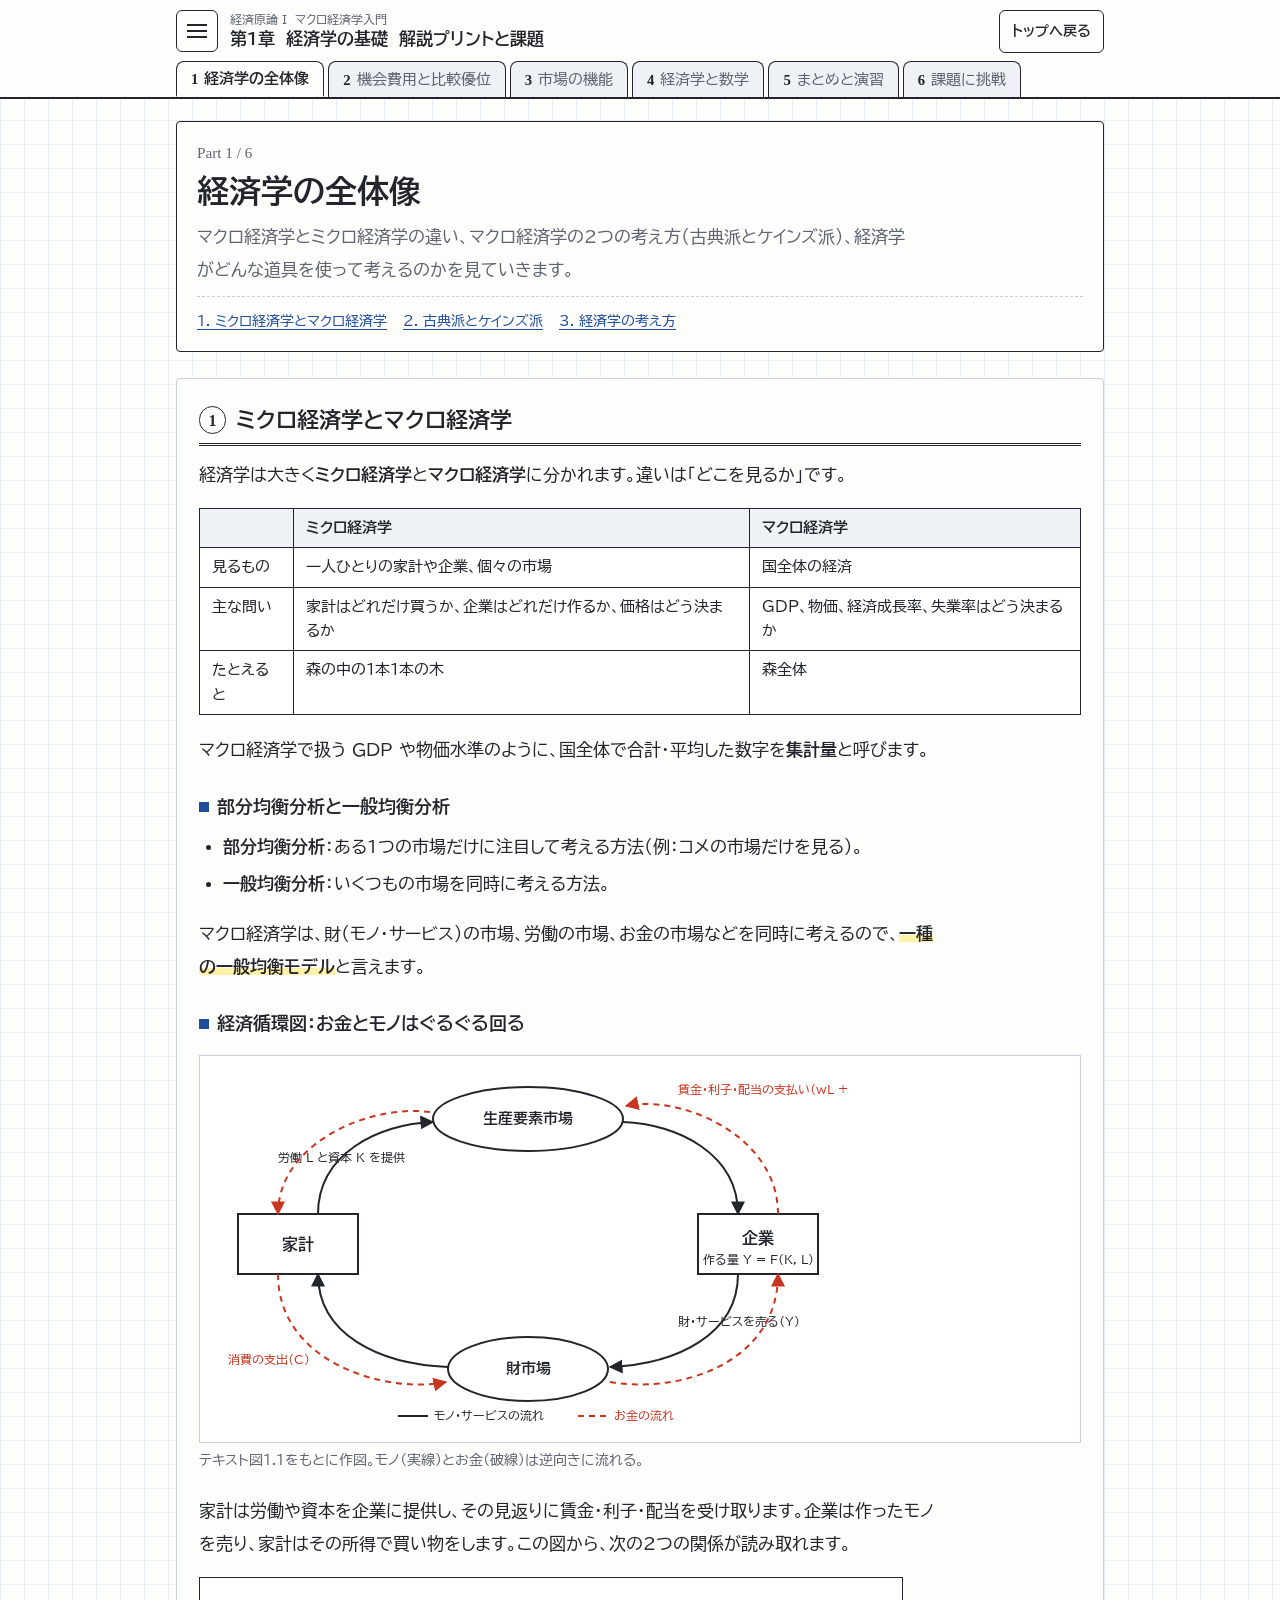
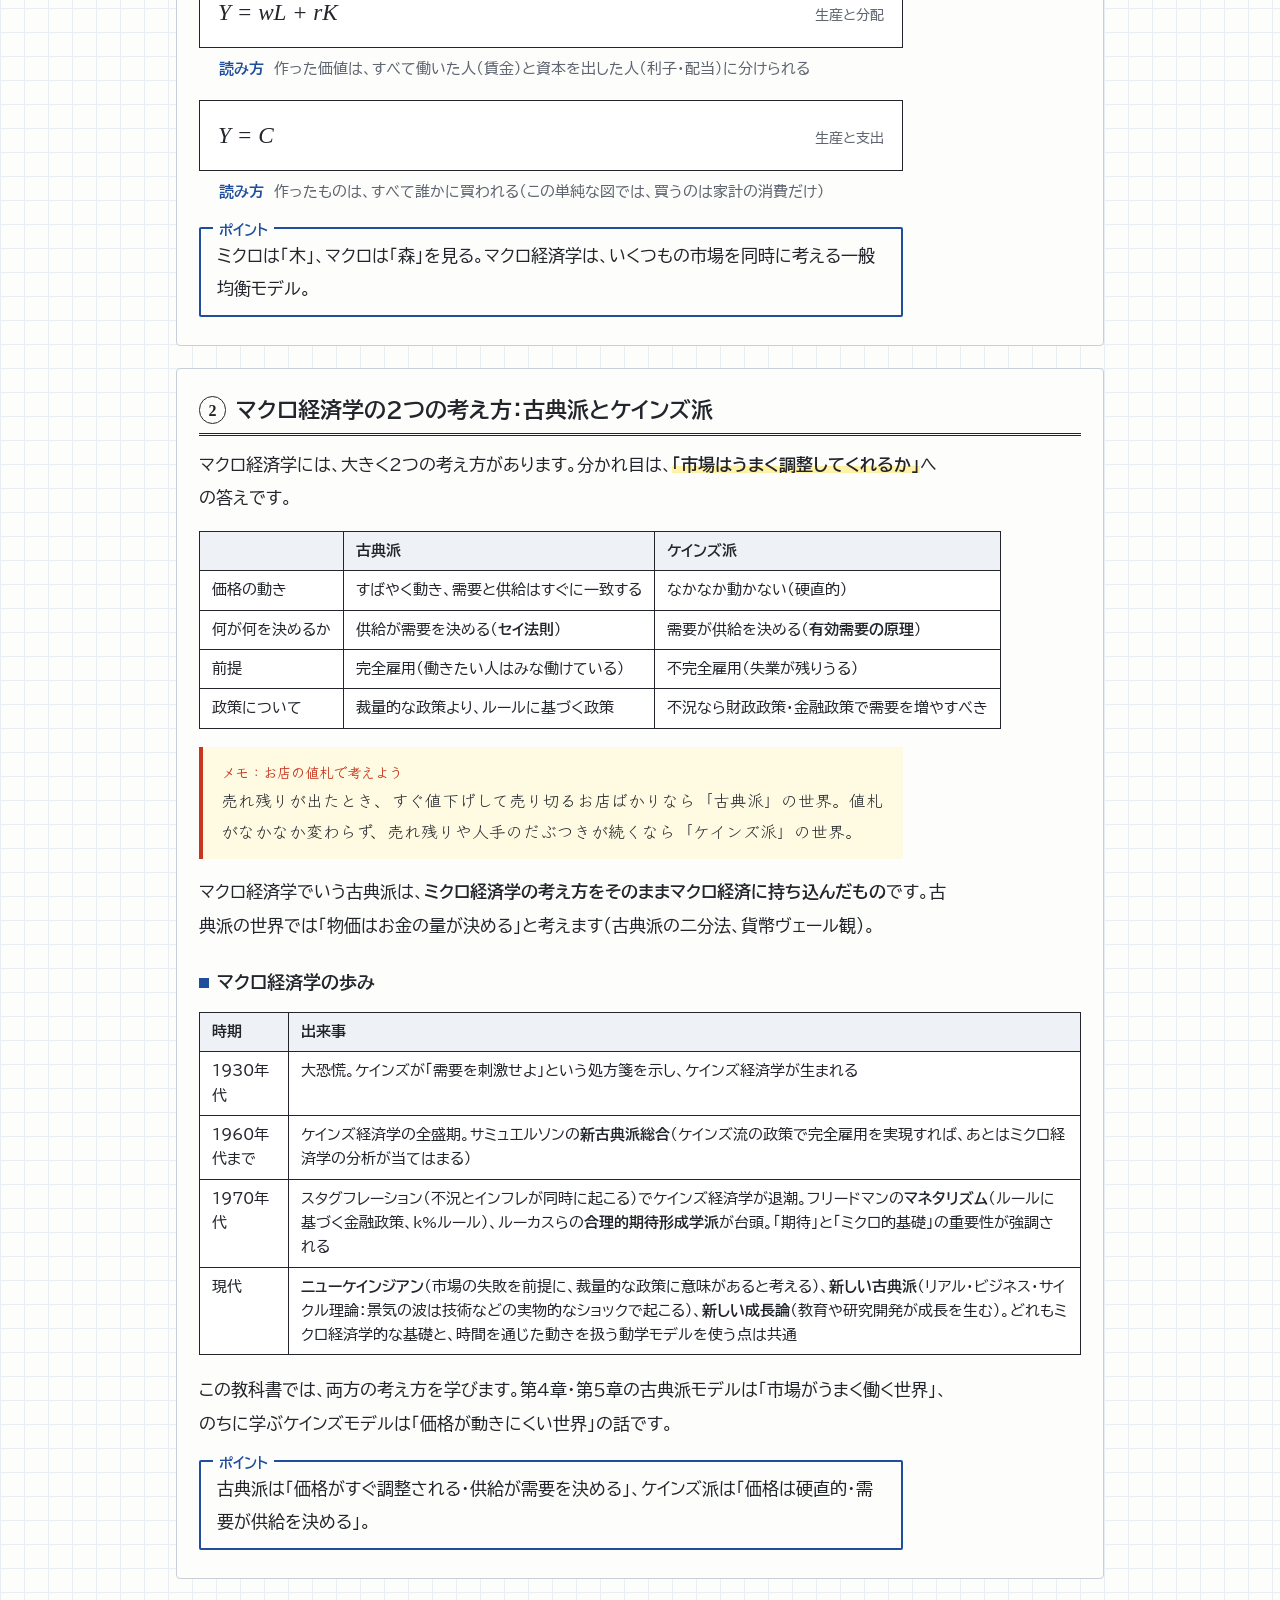
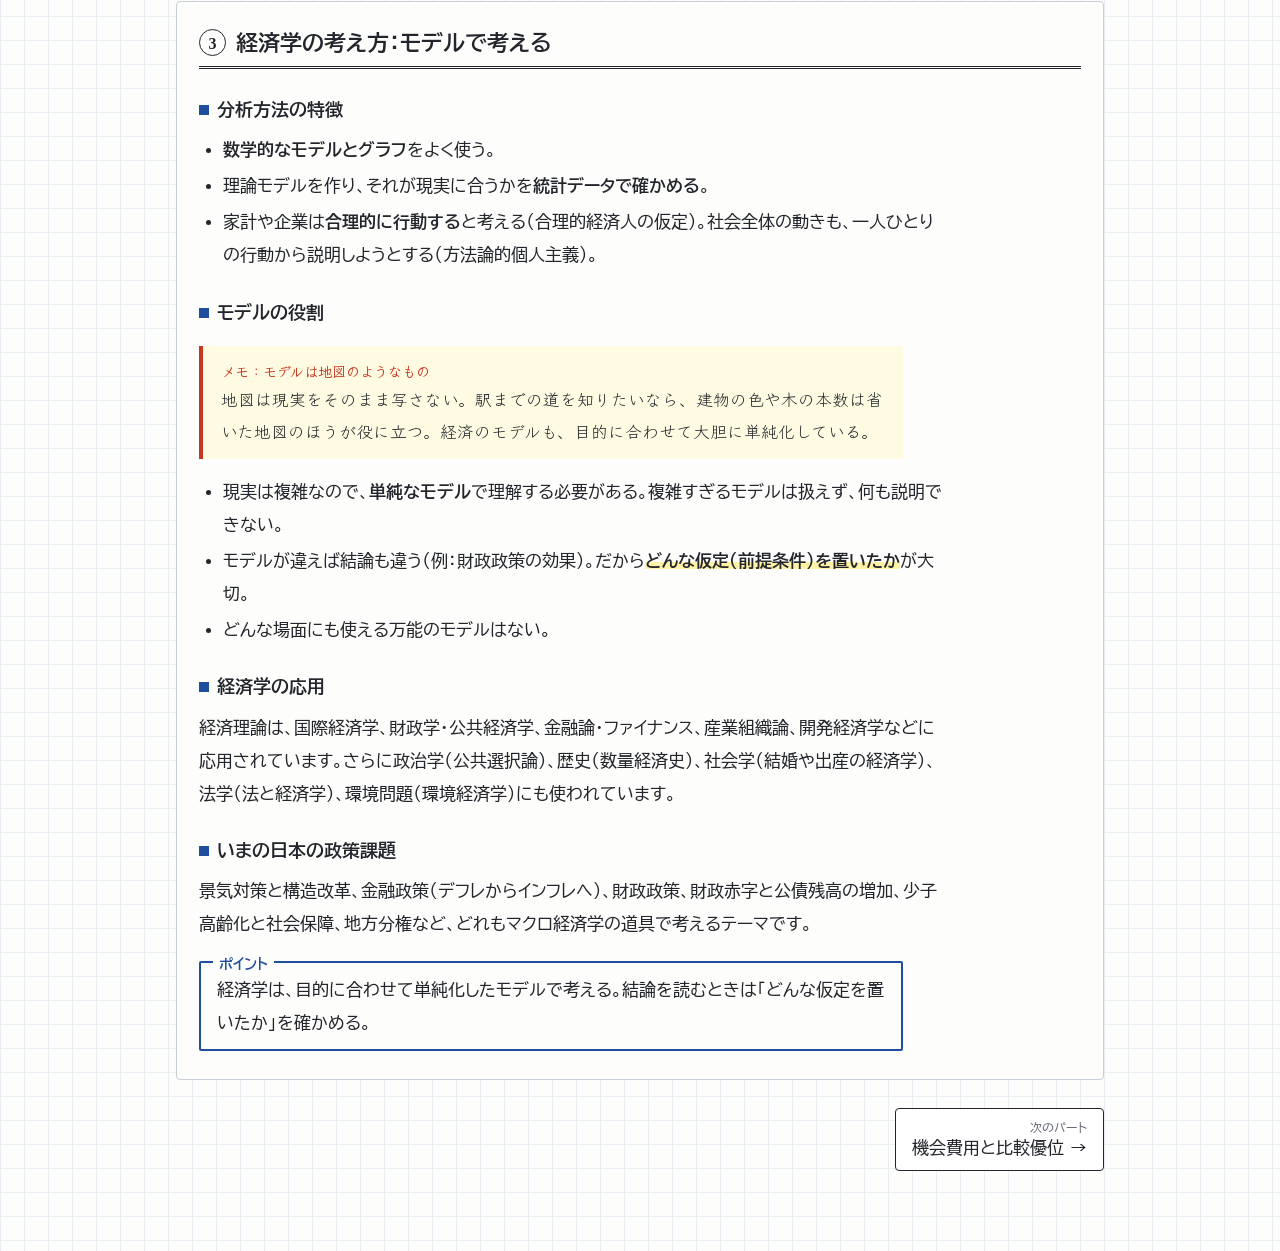
==== commit 87351bf9: "各章ページにトップページへ戻るボタンを追加 Co-Authored-By: Claude Haiku 5.5 <noreply@anthropic.com> Claude-Session: https" ====
--- a/ch01/index.html
+++ b/ch01/index.html
@@ -46,6 +46,8 @@
 .course{line-height:1.35;min-width:0}
 .course small{display:block;color:var(--sub);font-size:.78rem}
 .course b{font-size:1.05rem}
+.home{margin-left:auto;flex:none;padding:7px 12px;border:1.5px solid var(--ink);border-radius:6px;background:var(--paper);color:var(--ink);text-decoration:none;font-size:.85rem;font-weight:700;white-space:nowrap}
+.home:hover,.home:focus-visible{background:var(--ink);color:var(--paper);outline:none}
 .tabs{max-width:960px;margin:8px auto 0;padding:0 16px;display:flex;gap:4px;overflow-x:auto;scrollbar-width:none}
 .tabs::-webkit-scrollbar{display:none}
 .tab{flex:none;border:1.5px solid var(--ink);border-bottom:none;background:#eef1f5;border-radius:8px 8px 0 0;padding:6px 14px 5px;cursor:pointer;font-size:.92rem;line-height:1.5;color:var(--sub);position:relative;top:2px}
@@ -304,6 +306,7 @@
   <div class="bar-in">
     <button class="burger" id="menuBtn" aria-label="目次を開く" aria-controls="drawer" aria-expanded="false"><span></span></button>
     <div class="course"><small>経済原論 I　マクロ経済学入門</small><b>第1章　経済学の基礎　解説プリントと課題</b></div>
+    <a class="home" href="../">トップへ戻る</a>
   </div>
   <div class="tabs" role="tablist" aria-label="パート" id="tabs"></div>
 </header>
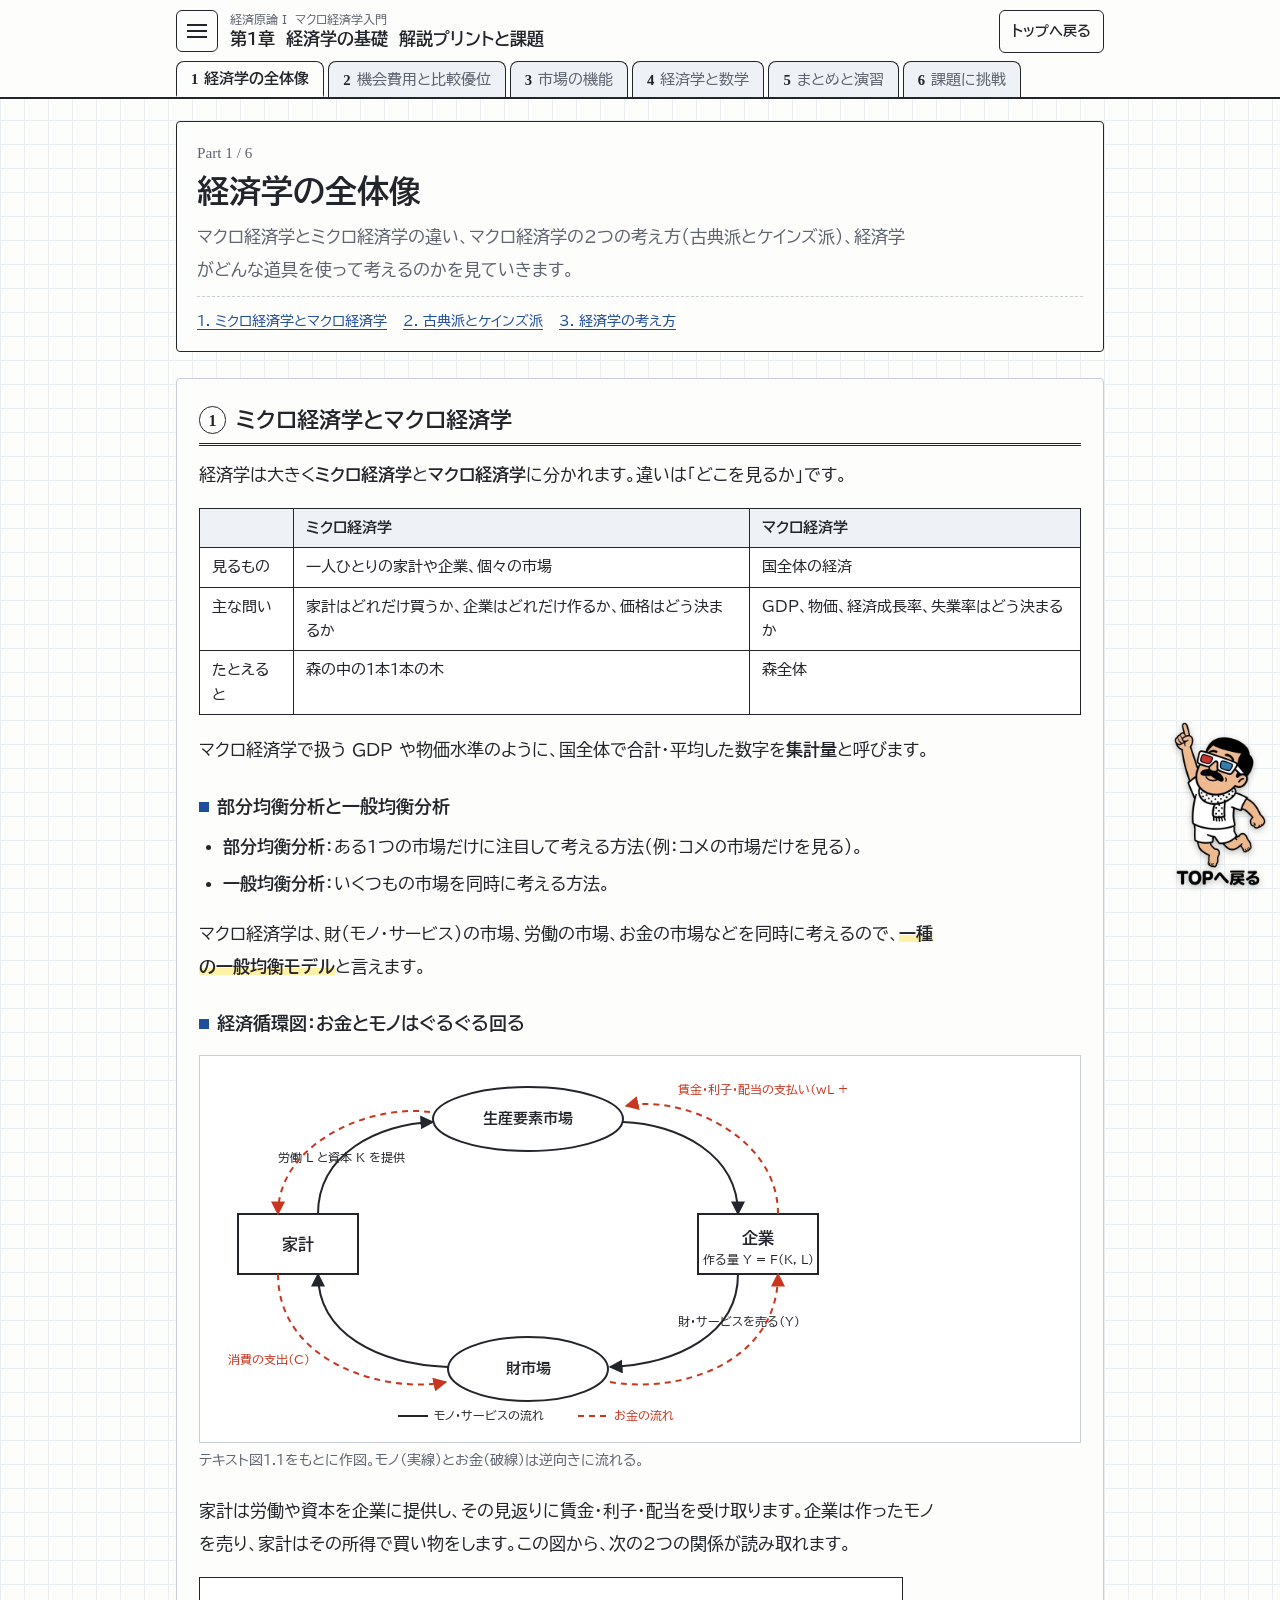
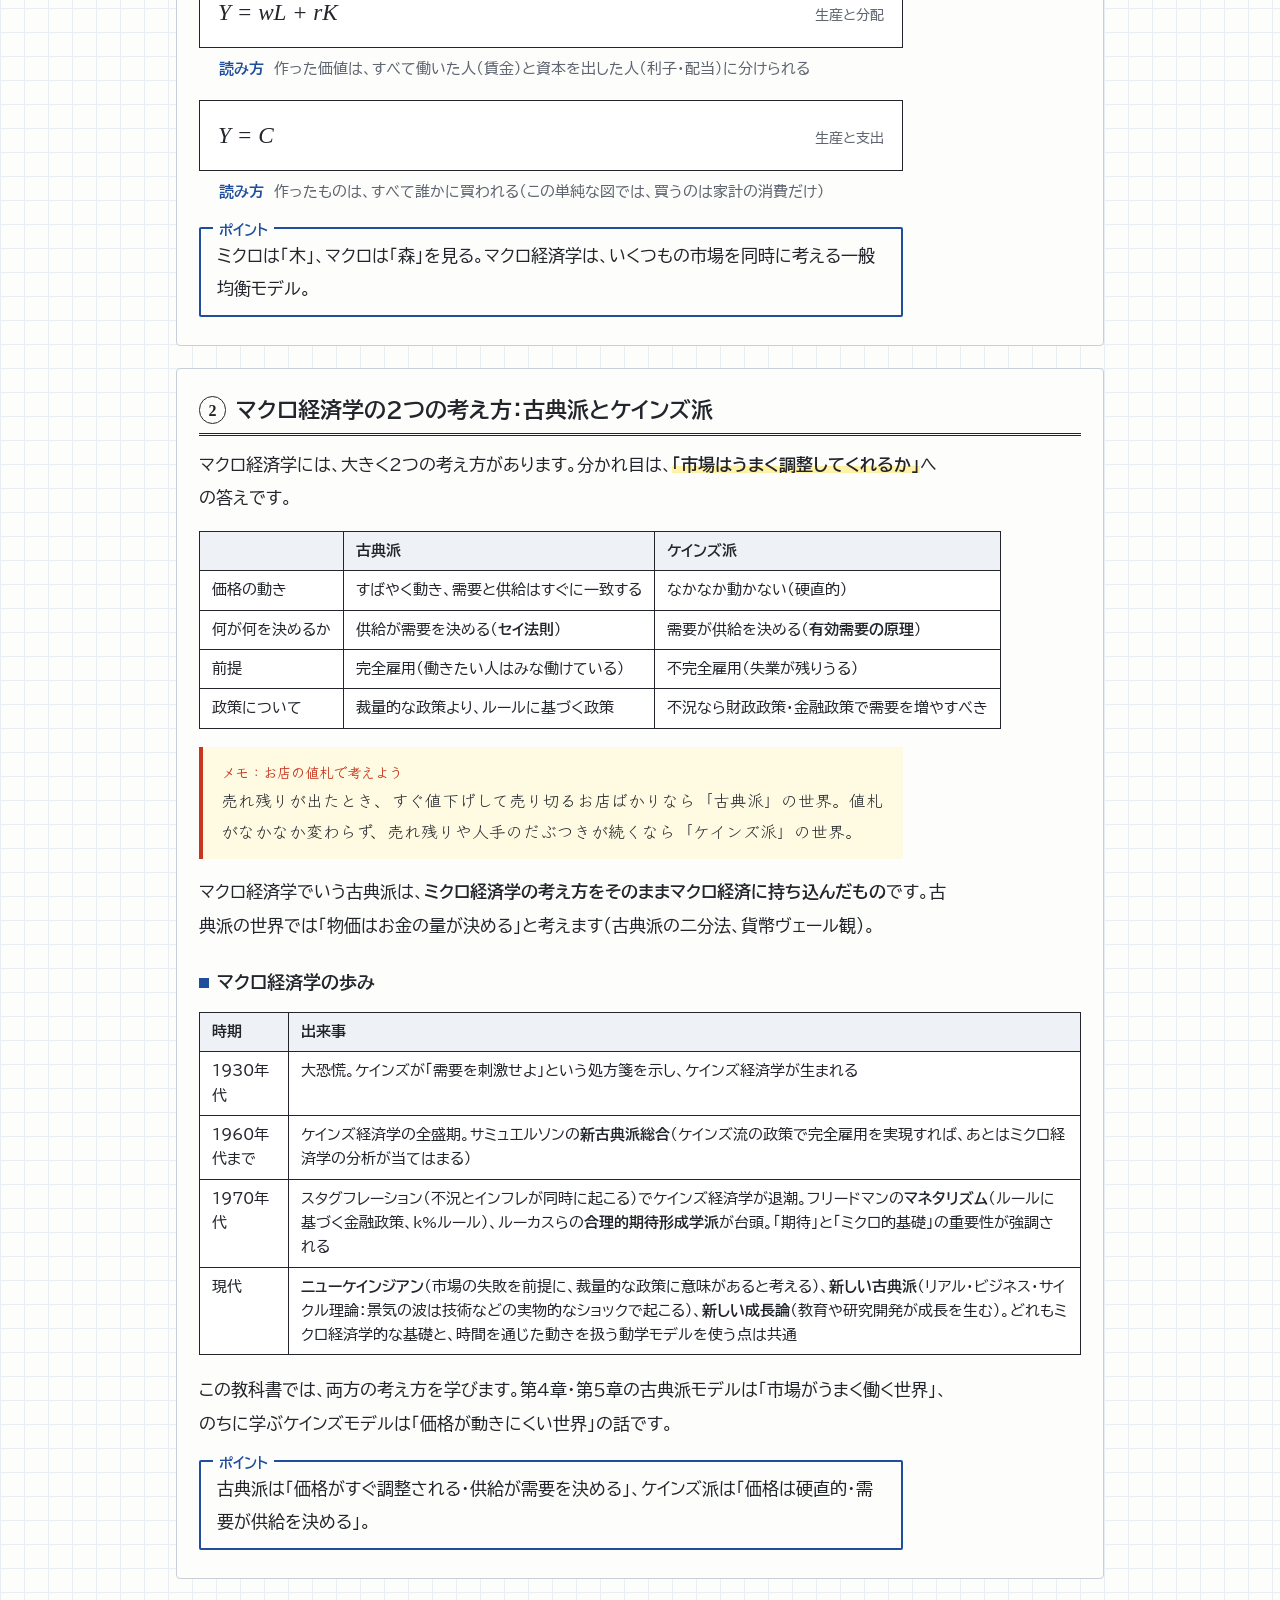
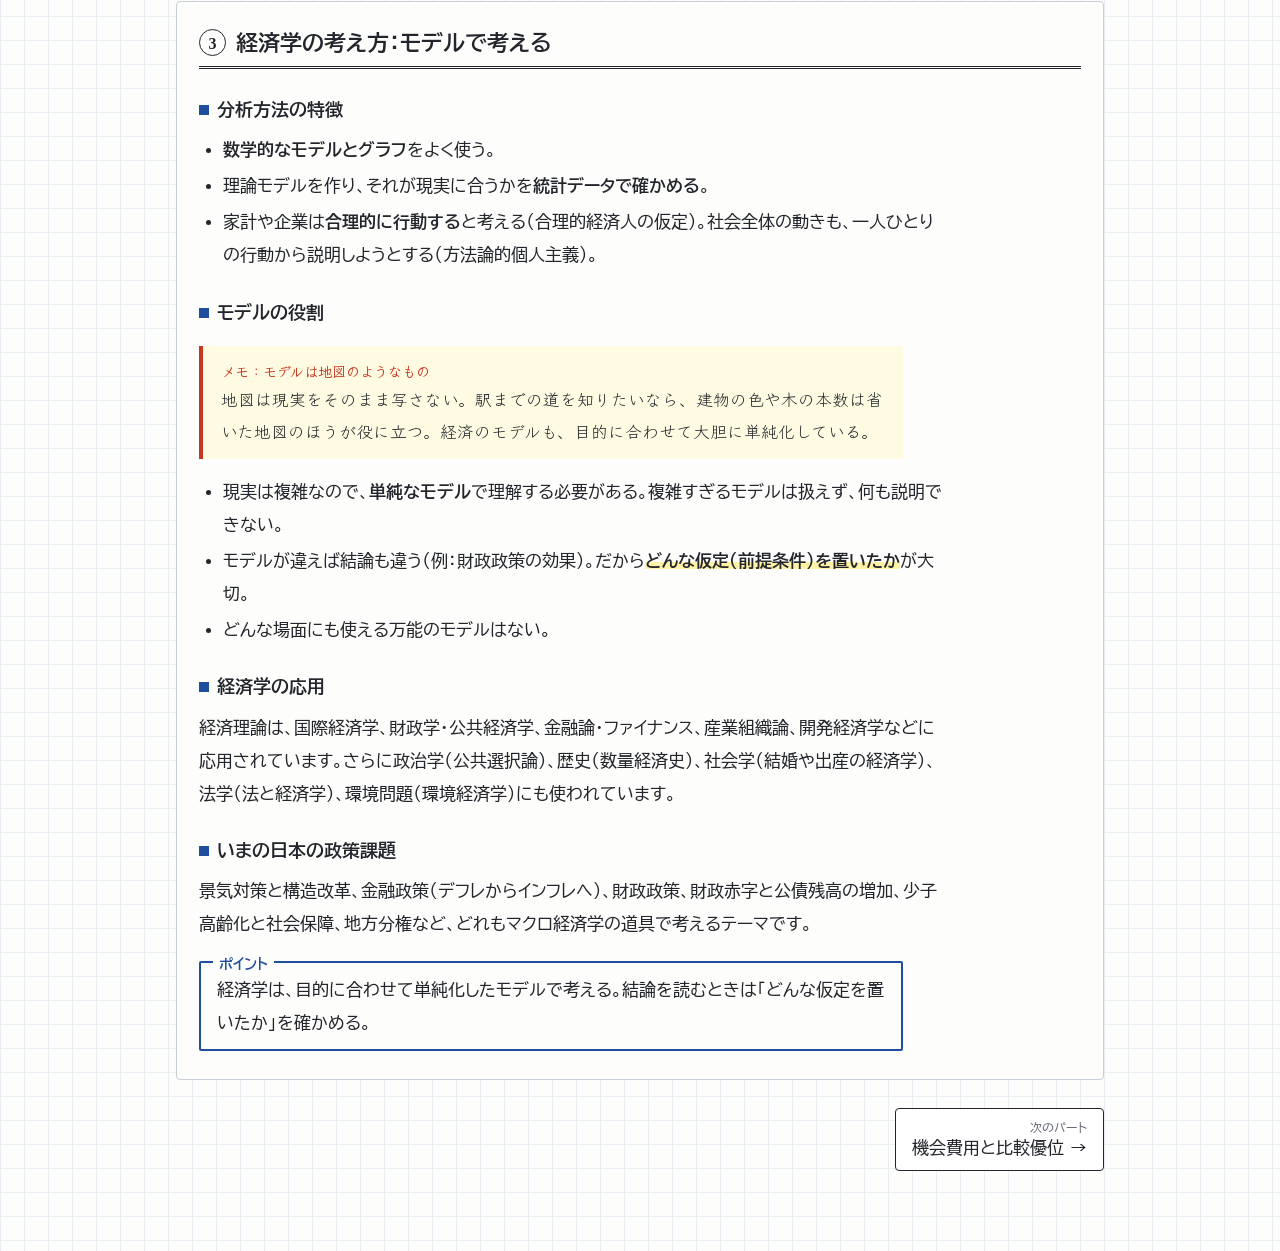
==== commit d3f74d93: "各章に TOP へ戻るイラストのボタンを追加 Co-Authored-By: Claude Opus 5.5 <noreply@anthropic.com> Claude-Session: https" ====
--- a/ch01/index.html
+++ b/ch01/index.html
@@ -292,6 +292,15 @@
 .eq .mx{font-size:1.25rem}
 .eq.mxeq .f{font-style:normal}
 .mxblock{display:block;overflow-x:auto;padding:4px 0}
+
+/* TOPへ戻る（イラストのボタン） */
+.totop{position:fixed;right:14px;bottom:14px;z-index:15;display:block;width:92px;line-height:0;border-radius:10px;transition:transform .15s}
+.totop img{width:100%;height:auto;display:block;filter:drop-shadow(0 2px 3px rgba(0,0,0,.25))}
+.totop:hover{transform:translateY(-4px)}
+.totop:focus-visible{outline:2px solid var(--blue);outline-offset:3px}
+@media (max-width:560px){.totop{width:64px;right:8px;bottom:8px}}
+@media (prefers-reduced-motion: reduce){.totop{transition:none}.totop:hover{transform:none}}
+@media print{.totop{display:none}}
 </style>
 </head>
 <body>
@@ -1388,5 +1397,6 @@
 })();
 
 </script>
+<a class="totop" href="../" aria-label="トップページへ戻る" title="トップページへ戻る"><img src="../assets/back_to_top.webp" alt="TOPへ戻る" width="240" height="428"></a>
 </body>
 </html>
